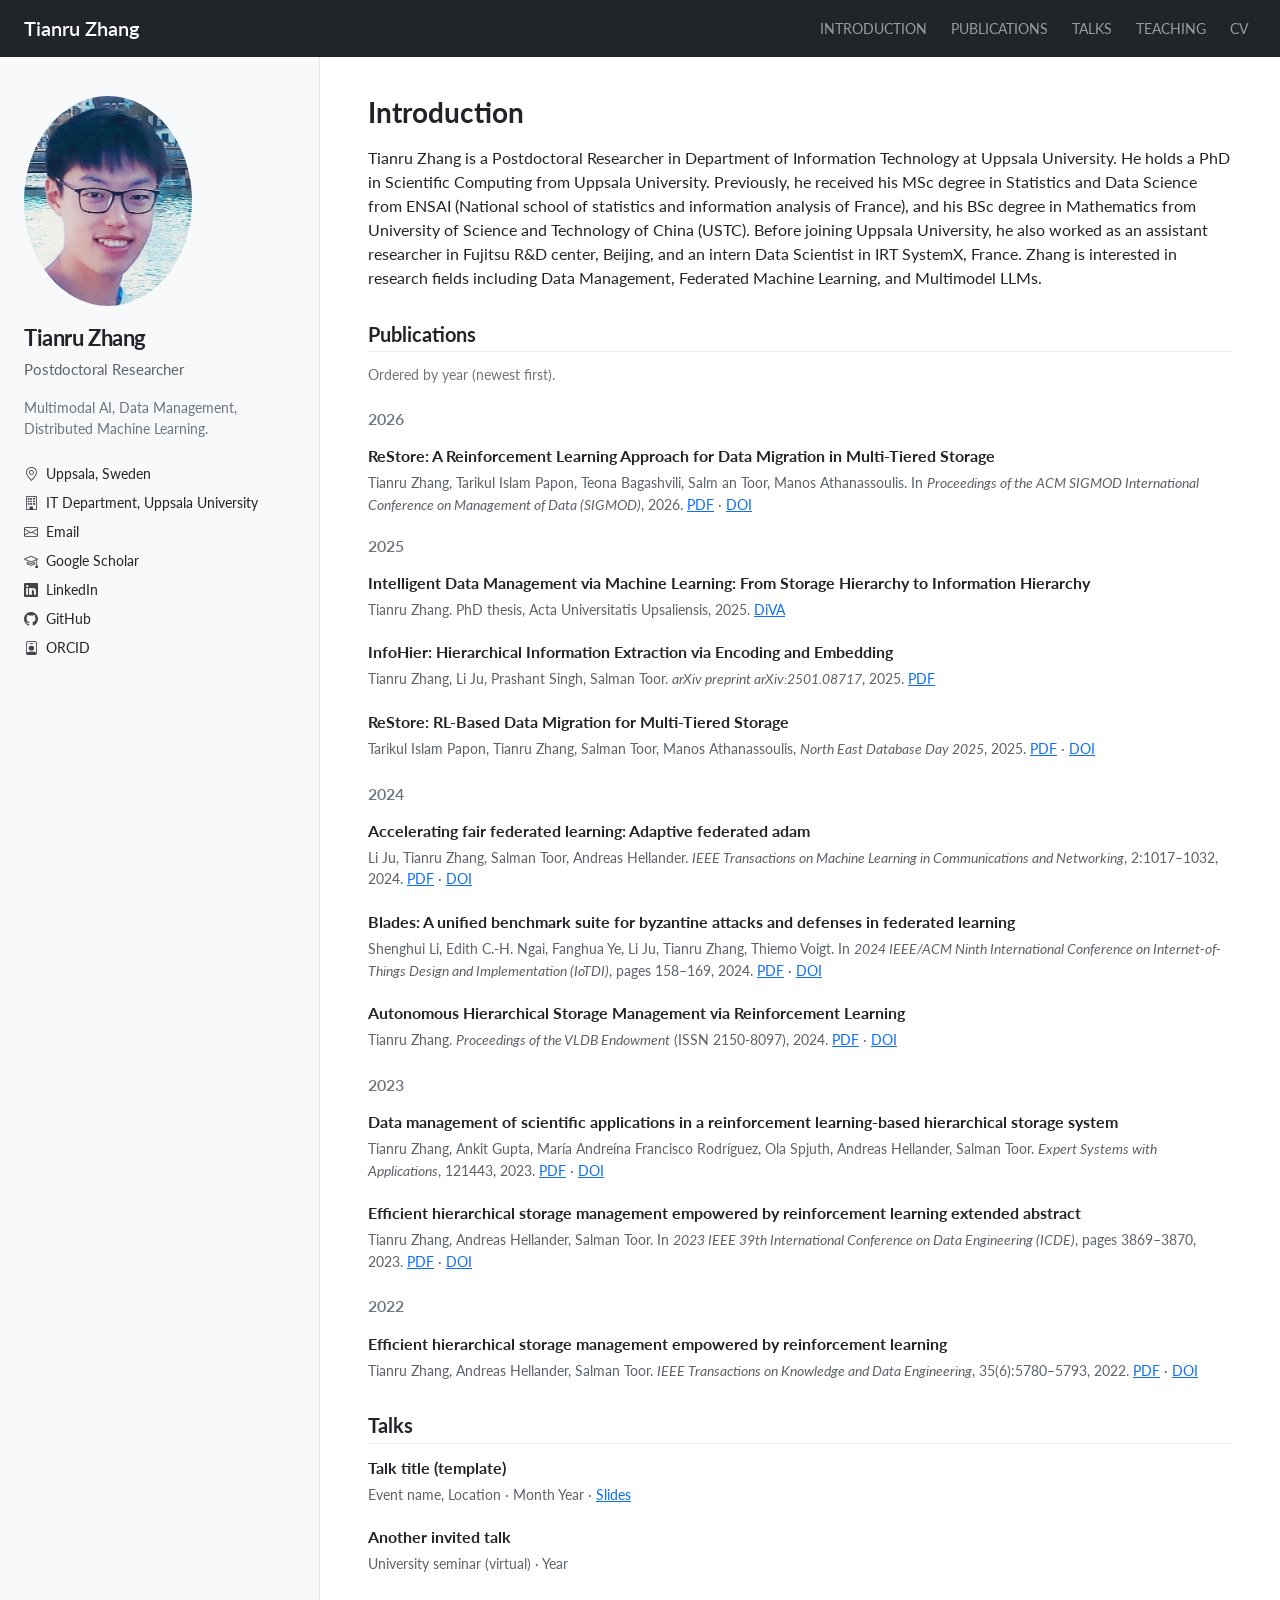
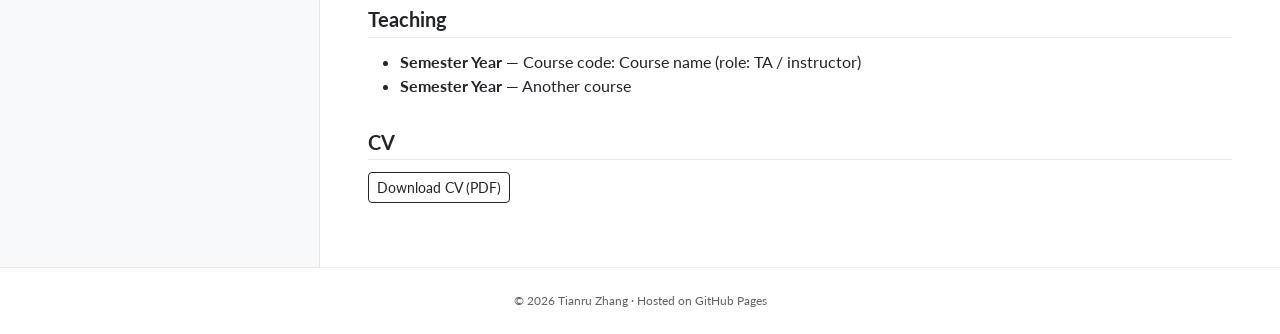
==== index.html @ 7cd403a6 "Update layout" ====
<!DOCTYPE html>
<html lang="en">
<head>
  <meta charset="utf-8">
  <meta name="viewport" content="width=device-width, initial-scale=1">
  <title>Tianru Zhang — Homepage</title>
  <meta name="description" content="Academic personal homepage">
  <link href="https://cdn.jsdelivr.net/npm/bootstrap@5.3.3/dist/css/bootstrap.min.css" rel="stylesheet" integrity="sha384-QWTKZyjpPEjISv5WaRU9OFeRpok6YctnYmDr5pNlyT2bRjXh0JMhjY6hW+ALEwIH" crossorigin="anonymous">
  <link href="https://cdn.jsdelivr.net/npm/bootstrap-icons@1.11.3/font/bootstrap-icons.min.css" rel="stylesheet">
  <link href="https://fonts.googleapis.com/css2?family=Lato:ital,wght@0,300;0,400;0,700;1,400&display=swap" rel="stylesheet">
  <link href="css/site.css" rel="stylesheet">
</head>
<body class="bg-white">
  <nav class="navbar navbar-expand-lg navbar-dark bg-dark fixed-top site-navbar">
    <div class="container-fluid px-3 px-lg-4">
      <a class="navbar-brand fw-semibold" href="#page-top">Tianru Zhang</a>
      <button class="navbar-toggler" type="button" data-bs-toggle="collapse" data-bs-target="#topNav" aria-controls="topNav" aria-expanded="false" aria-label="Toggle navigation">
        <span class="navbar-toggler-icon"></span>
      </button>
      <div class="collapse navbar-collapse" id="topNav">
        <ul class="navbar-nav ms-auto mb-2 mb-lg-0 small text-uppercase gap-lg-2">
          <li class="nav-item"><a class="nav-link" href="#introduction">Introduction</a></li>
          <li class="nav-item"><a class="nav-link" href="#publications">Publications</a></li>
          <li class="nav-item"><a class="nav-link" href="#talks">Talks</a></li>
          <li class="nav-item"><a class="nav-link" href="#teaching">Teaching</a></li>
          <li class="nav-item"><a class="nav-link" href="#cv">CV</a></li>
        </ul>
      </div>
    </div>
  </nav>

  <div id="page-top" class="pt-5"></div>

  <div class="container-fluid px-0">
    <div class="row g-0">
      <!-- Sidebar ~1/4 (3/12) -->
      <aside class="col-lg-3 sidebar py-4 py-lg-5 px-4 px-lg-4">
        <div class="sidebar-sticky">
          <img class="portrait d-block mx-auto mx-lg-0 mb-3" src="img/tianru.jpg" width="168" height="210" alt="Tianru Zhang">
          <p class="sidebar-name text-center text-lg-start mb-1">Tianru Zhang</p>
          <p class="sidebar-title text-center text-lg-start mb-3">Postdoctoral Researcher</p>
          <p class="small text-secondary text-center text-lg-start mb-4">
            Multimodal AI, Data Management, Distributed Machine Learning.
          </p>

          <ul class="list-unstyled small sidebar-links mb-0">
            <li class="mb-2">
              <i class="bi bi-geo-alt me-2"></i>Uppsala, Sweden
            </li>
            <li class="mb-2">
              <a href="https://www.it.uu.se/" rel="noopener noreferrer"><i class="bi bi-building me-2"></i>IT Department, Uppsala University</a>
            </li>
            <li class="mb-2">
              <a href="mailto:tianru.zhang@it.uu.se"><i class="bi bi-envelope me-2"></i>Email</a>
            </li>
            <li class="mb-2">
              <a href="https://scholar.google.com/citations?hl=en&user=NgyHy4EAAAAJ" rel="noopener noreferrer"><i class="bi bi-mortarboard me-2"></i>Google Scholar</a>
            </li>
            <li class="mb-2">
              <a href="https://www.linkedin.com/in/tianru-zhang-8a5421150/" rel="noopener noreferrer"><i class="bi bi-linkedin me-2"></i>LinkedIn</a>
            </li>
            <li class="mb-2">
              <a href="https://github.com/jsfri" rel="noopener noreferrer"><i class="bi bi-github me-2"></i>GitHub</a>
            </li>
            <li class="mb-2">
              <a href="https://orcid.org/0000-0001-9983-3755" rel="noopener noreferrer"><i class="bi bi-person-badge me-2"></i>ORCID</a>
            </li>
          </ul>
        </div>
      </aside>

      <!-- Main ~3/4 (9/12) -->
      <main class="col-lg-9 py-4 py-lg-5 px-4 px-lg-5 main-content">
        <section id="introduction">
          <h1>Introduction</h1>
          <p>
            Tianru Zhang is a Postdoctoral Researcher in Department of Information Technology at Uppsala University. 
            He holds a PhD in Scientific Computing from Uppsala University. 
            Previously, he received his MSc degree in Statistics and Data Science from ENSAI (National school of statistics and information analysis of France), 
            and his BSc degree in Mathematics from University of Science and Technology of China (USTC). 
            Before joining Uppsala University, he also worked as an assistant researcher in Fujitsu R&D center, Beijing, and an intern Data Scientist in IRT SystemX, France. 
            Zhang is interested in research fields including Data Management, Federated Machine Learning, and Multimodel LLMs.
          </p>
        </section>

        <section id="publications">
          <h2>Publications</h2>
          <p class="small text-secondary mb-4">Ordered by year (newest first).</p>

          <h3 class="h6 text-uppercase text-secondary fw-semibold mb-3">2026</h3>
          <article class="pub-item">
            <p class="title mb-1">ReStore: A Reinforcement Learning Approach for Data Migration in Multi-Tiered Storage</p>
            <p class="meta mb-0">Tianru Zhang, Tarikul Islam Papon, Teona Bagashvili, Salm  an Toor, Manos Athanassoulis. In <em>Proceedings of the ACM SIGMOD International Conference on Management of Data (SIGMOD)</em>, 2026. <a href="https://doi.org/10.1145/3802104">PDF</a> · <a href="https://doi.org/10.1145/3802104">DOI</a></p>
          </article>

          <h3 class="h6 text-uppercase text-secondary fw-semibold mb-3">2025</h3>
          <article class="pub-item">
            <p class="title mb-1">Intelligent Data Management via Machine Learning: From Storage Hierarchy to Information Hierarchy</p>
            <p class="meta mb-0">Tianru Zhang. PhD thesis, Acta Universitatis Upsaliensis, 2025. <a href="https://www.diva-portal.org/smash/record.jsf?pid=diva2%3A1919253&dswid=6824">DiVA</a></p>
          </article>
          <article class="pub-item">
            <p class="title mb-1">InfoHier: Hierarchical Information Extraction via Encoding and Embedding</p>
            <p class="meta mb-0">Tianru Zhang, Li Ju, Prashant Singh, Salman Toor. <em>arXiv preprint arXiv:2501.08717</em>, 2025. <a href="https://arxiv.org/pdf/2501.08717">PDF</a></p>
          </article>
          <article class="pub-item">
            <p class="title mb-1">ReStore: RL-Based Data Migration for Multi-Tiered Storage</p>
            <p class="meta mb-0">Tarikul Islam Papon, Tianru Zhang, Salman Toor, Manos Athanassoulis, <em>North East Database Day 2025</em>, 2025. <a href="https://cs-people.bu.edu/papon/pdfs/nedb_25_abstract.pdf">PDF</a> · <a href="#">DOI</a></p>
          </article>

          <h3 class="h6 text-uppercase text-secondary fw-semibold mb-3 mt-4">2024</h3>
          <article class="pub-item">
            <p class="title mb-1">Accelerating fair federated learning: Adaptive federated adam</p>
            <p class="meta mb-0">Li Ju, Tianru Zhang, Salman Toor, Andreas Hellander. <em>IEEE Transactions on Machine Learning in Communications and Networking</em>, 2:1017–1032, 2024. <a href="https://ieeexplore.ieee.org/stamp/stamp.jsp?arnumber=10584508">PDF</a> · <a href="https://doi.org/10.1109/TMLCN.2024.3423648">DOI</a></p>
          </article>
          <article class="pub-item">
            <p class="title mb-1">Blades: A unified benchmark suite for byzantine attacks and defenses in federated learning</p>
            <p class="meta mb-0">Shenghui Li, Edith C.-H. Ngai, Fanghua Ye, Li Ju, Tianru Zhang, Thiemo Voigt. In <em>2024 IEEE/ACM Ninth International Conference on Internet-of-Things Design and Implementation (IoTDI)</em>, pages 158–169, 2024. <a href="#">PDF</a> · <a href="https://doi.org/10.1109/IoTDI61053.2024.00018">DOI</a></p>
          </article>
          <!-- <article class="pub-item">
            <p class="title mb-1">Demo Abstract: Blades: A Unified Benchmark Suite for Byzantine-Resilient in Federated Learning</p>
            <p class="meta mb-0">Shenghui Li, Edith C.-H. Ngai, Fanghua Ye, Li Ju, Tianru Zhang, Thiemo Voigt. In <em>2024 IEEE/ACM Ninth International Conference on Internet-of-Things Design and Implementation (IoTDI)</em>, pages 229–230, 2024. <a href="#">PDF</a> · <a href="#">DOI</a></p>
          </article> -->
          <article class="pub-item">
            <p class="title mb-1">Autonomous Hierarchical Storage Management via Reinforcement Learning</p>
            <p class="meta mb-0">Tianru Zhang. <em>Proceedings of the VLDB Endowment</em> (ISSN 2150-8097), 2024. <a href="https://www.vldb.org/2024/files/phd-workshop-papers/vldb_phd_workshop_paper_id_6.pdf">PDF</a> · <a href="https://www.vldb.org/2024/files/phd-workshop-papers/vldb_phd_workshop_paper_id_6.pdf">DOI</a></p>
          </article>

          <h3 class="h6 text-uppercase text-secondary fw-semibold mb-3 mt-4">2023</h3>
          <article class="pub-item">
            <p class="title mb-1">Data management of scientific applications in a reinforcement learning-based hierarchical storage system</p>
            <p class="meta mb-0">Tianru Zhang, Ankit Gupta, María Andreína Francisco Rodríguez, Ola Spjuth, Andreas Hellander, Salman Toor. <em>Expert Systems with Applications</em>, 121443, 2023. <a href="https://doi.org/10.1016/j.eswa.2023.121443">PDF</a> · <a href="https://doi.org/10.1016/j.eswa.2023.121443">DOI</a></p>
          </article>
          <article class="pub-item">
            <p class="title mb-1">Efficient hierarchical storage management empowered by reinforcement learning extended abstract</p>
            <p class="meta mb-0">Tianru Zhang, Andreas Hellander, Salman Toor. In <em>2023 IEEE 39th International Conference on Data Engineering (ICDE)</em>, pages 3869–3870, 2023. <a href="#">PDF</a> · <a href="https://doi.org/10.1109/ICDE55515.2023.00361">DOI</a></p>
          </article>

          <h3 class="h6 text-uppercase text-secondary fw-semibold mb-3 mt-4">2022</h3>
          <article class="pub-item">
            <p class="title mb-1">Efficient hierarchical storage management empowered by reinforcement learning</p>
            <p class="meta mb-0">Tianru Zhang, Andreas Hellander, Salman Toor. <em>IEEE Transactions on Knowledge and Data Engineering</em>, 35(6):5780–5793, 2022. <a href="#">PDF</a> · <a href="https://doi.org/10.1109/TKDE.2022.3176753">DOI</a></p>
          </article>
        </section>

        <section id="talks">
          <h2>Talks</h2>
          <article class="talk-item">
            <p class="title mb-1">Talk title (template)</p>
            <p class="meta mb-0">Event name, Location · Month Year · <a href="#">Slides</a></p>
          </article>
          <article class="talk-item">
            <p class="title mb-1">Another invited talk</p>
            <p class="meta mb-0">University seminar (virtual) · Year</p>
          </article>
        </section>

        <section id="teaching">
          <h2>Teaching</h2>
          <ul>
            <li><strong>Semester Year</strong> — Course code: Course name (role: TA / instructor)</li>
            <li><strong>Semester Year</strong> — Another course</li>
          </ul>
        </section>

        <section id="cv">
          <h2>CV</h2>
          <p>
            <a class="btn btn-outline-dark btn-sm" href="files/CV_TianruZ.pdf">Download CV (PDF)</a>
          </p>
        </section>
      </main>
    </div>
  </div>

  <footer class="site-footer py-4 px-4 text-center">
    <div class="container small">
      © <span id="y"></span> Tianru Zhang · Hosted on GitHub Pages
    </div>
  </footer>

  <script src="https://cdn.jsdelivr.net/npm/bootstrap@5.3.3/dist/js/bootstrap.bundle.min.js" integrity="sha384-YvpcrYf0tY3lHB60NNkmXc5s9fDVZLESaAA55NDzOxhy9GkcIdslK1eN7N6jIeHz" crossorigin="anonymous"></script>
  <script>
    document.getElementById("y").textContent = new Date().getFullYear();
  </script>
</body>
</html>
---- css/site.css ----
:root {
  --sidebar-bg: #f8f9fa;
  --border-soft: rgba(0, 0, 0, 0.08);
  --text-muted-custom: #5c636a;
}

body {
  font-family: "Lato", system-ui, -apple-system, sans-serif;
  color: #212529;
}

/* Offset in-page anchors below fixed navbar */
section[id] {
  scroll-margin-top: 4.5rem;
}

.site-navbar {
  border-bottom: 1px solid var(--border-soft);
}

.sidebar {
  background: var(--sidebar-bg);
  border-right: 1px solid var(--border-soft);
}

@media (min-width: 992px) {
  .sidebar-sticky {
    position: sticky;
    top: 4.5rem;
    max-height: calc(100vh - 5rem);
    overflow-y: auto;
  }
}

/* Vertical oval crop (ellipse): unequal width/height + 50% radius — not a circle or square crop */
.portrait {
  width: 168px;
  height: 210px;
  max-width: 100%;
  object-fit: cover;
  /* Slightly left of center reframes the crop (tweak 40–50% if needed) */
  object-position: 43% center;
  border-radius: 50%;
}

.sidebar-name {
  font-size: 1.35rem;
  font-weight: 700;
  letter-spacing: -0.02em;
}

.sidebar-title {
  font-size: 0.95rem;
  color: var(--text-muted-custom);
  font-weight: 400;
}

.sidebar-links a {
  color: #212529;
  text-decoration: none;
}

.sidebar-links a:hover {
  text-decoration: underline;
}

.sidebar-links .bi {
  width: 1.1rem;
  text-align: center;
  opacity: 0.85;
}

.main-content h1 {
  font-size: 1.75rem;
  font-weight: 700;
  margin-bottom: 1rem;
}

.main-content h2 {
  font-size: 1.25rem;
  font-weight: 700;
  margin-top: 2rem;
  margin-bottom: 0.75rem;
  padding-bottom: 0.35rem;
  border-bottom: 1px solid var(--border-soft);
}

.pub-item,
.talk-item {
  margin-bottom: 1.25rem;
}

.pub-item .title,
.talk-item .title {
  font-weight: 700;
}

.pub-item .meta,
.talk-item .meta {
  font-size: 0.9rem;
  color: var(--text-muted-custom);
}

footer.site-footer {
  border-top: 1px solid var(--border-soft);
  font-size: 0.85rem;
  color: var(--text-muted-custom);
}
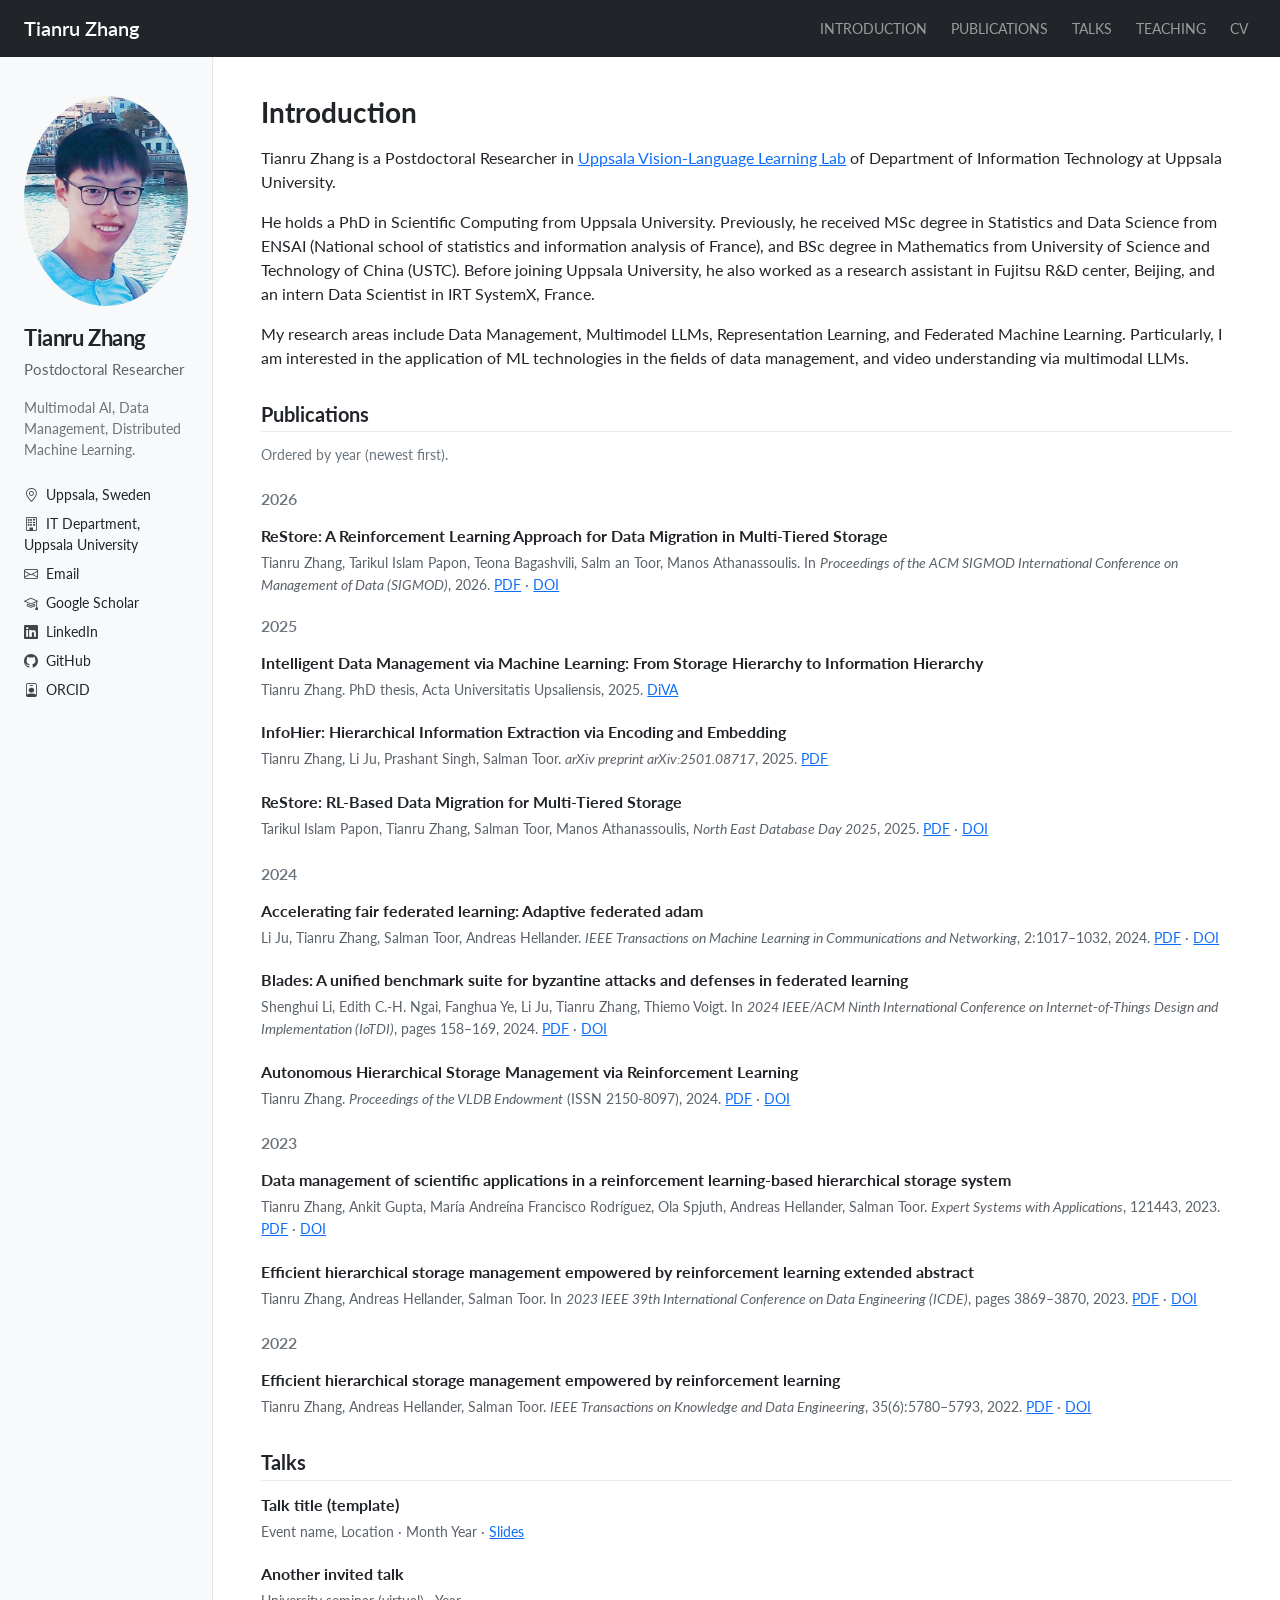
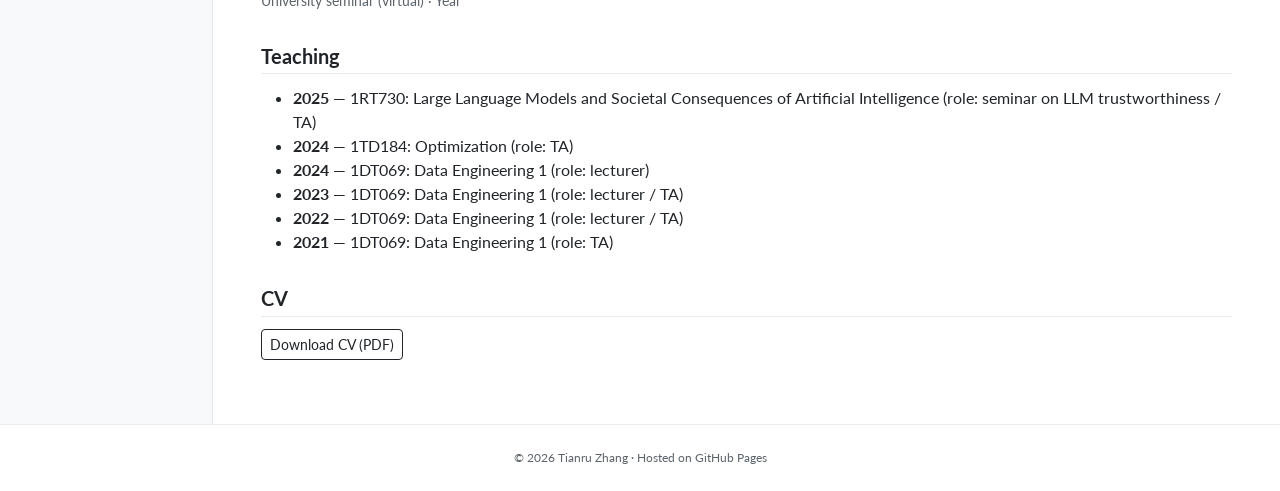
==== commit a74ee36a: "Update 2604" ====
--- a/index.html
+++ b/index.html
@@ -33,10 +33,10 @@
 
   <div class="container-fluid px-0">
     <div class="row g-0">
-      <!-- Sidebar ~1/4 (3/12) -->
-      <aside class="col-lg-3 sidebar py-4 py-lg-5 px-4 px-lg-4">
+      <!-- Sidebar ~1/6 (2/12) -->
+      <aside class="col-lg-2 sidebar py-4 py-lg-5 px-4 px-lg-4">
         <div class="sidebar-sticky">
-          <img class="portrait d-block mx-auto mx-lg-0 mb-3" src="img/tianru.jpg" width="168" height="210" alt="Tianru Zhang">
+          <img class="portrait d-block mx-auto mx-lg-0 mb-3" src="img/Picture_Tianru.jpg" width="168" height="210" alt="Tianru Zhang">
           <p class="sidebar-name text-center text-lg-start mb-1">Tianru Zhang</p>
           <p class="sidebar-title text-center text-lg-start mb-3">Postdoctoral Researcher</p>
           <p class="small text-secondary text-center text-lg-start mb-4">
@@ -69,17 +69,22 @@
         </div>
       </aside>
 
-      <!-- Main ~3/4 (9/12) -->
-      <main class="col-lg-9 py-4 py-lg-5 px-4 px-lg-5 main-content">
+      <!-- Main ~4/6 (10/12) -->
+      <main class="col-lg-10 py-4 py-lg-5 px-4 px-lg-5 main-content">
         <section id="introduction">
           <h1>Introduction</h1>
           <p>
-            Tianru Zhang is a Postdoctoral Researcher in Department of Information Technology at Uppsala University. 
+            Tianru Zhang is a Postdoctoral Researcher in <a href="https://www.ektavats.se/">Uppsala Vision-Language Learning Lab</a> of Department of Information Technology at Uppsala University.
+          </p>
+          <p>
             He holds a PhD in Scientific Computing from Uppsala University. 
-            Previously, he received his MSc degree in Statistics and Data Science from ENSAI (National school of statistics and information analysis of France), 
-            and his BSc degree in Mathematics from University of Science and Technology of China (USTC). 
-            Before joining Uppsala University, he also worked as an assistant researcher in Fujitsu R&D center, Beijing, and an intern Data Scientist in IRT SystemX, France. 
-            Zhang is interested in research fields including Data Management, Federated Machine Learning, and Multimodel LLMs.
+            Previously, he received MSc degree in Statistics and Data Science from ENSAI (National school of statistics and information analysis of France), 
+            and BSc degree in Mathematics from University of Science and Technology of China (USTC). 
+            Before joining Uppsala University, he also worked as a research assistant in Fujitsu R&D center, Beijing, and an intern Data Scientist in IRT SystemX, France.
+          </p>
+          <p>
+            My research areas include Data Management, Multimodel LLMs, Representation Learning, and Federated Machine Learning.
+            Particularly, I am interested in the application of ML technologies in the fields of data management, and video understanding via multimodal LLMs.
           </p>
         </section>
 
@@ -157,8 +162,12 @@
         <section id="teaching">
           <h2>Teaching</h2>
           <ul>
-            <li><strong>Semester Year</strong> — Course code: Course name (role: TA / instructor)</li>
-            <li><strong>Semester Year</strong> — Another course</li>
+            <li><strong>2025</strong> — 1RT730: Large Language Models and Societal Consequences of Artificial Intelligence (role: seminar on LLM trustworthiness / TA)</li>
+            <li><strong>2024</strong> — 1TD184: Optimization (role: TA)</li>
+            <li><strong>2024</strong> — 1DT069: Data Engineering 1 (role: lecturer)</li>
+            <li><strong>2023</strong> — 1DT069: Data Engineering 1 (role: lecturer / TA)</li>
+            <li><strong>2022</strong> — 1DT069: Data Engineering 1 (role: lecturer / TA)</li>
+            <li><strong>2021</strong> — 1DT069: Data Engineering 1 (role: TA)</li>
           </ul>
         </section>
 
--- a/css/site.css
+++ b/css/site.css
@@ -39,7 +39,7 @@
   max-width: 100%;
   object-fit: cover;
   /* Slightly left of center reframes the crop (tweak 40–50% if needed) */
-  object-position: 43% center;
+  object-position: 40% center;
   border-radius: 50%;
 }
 
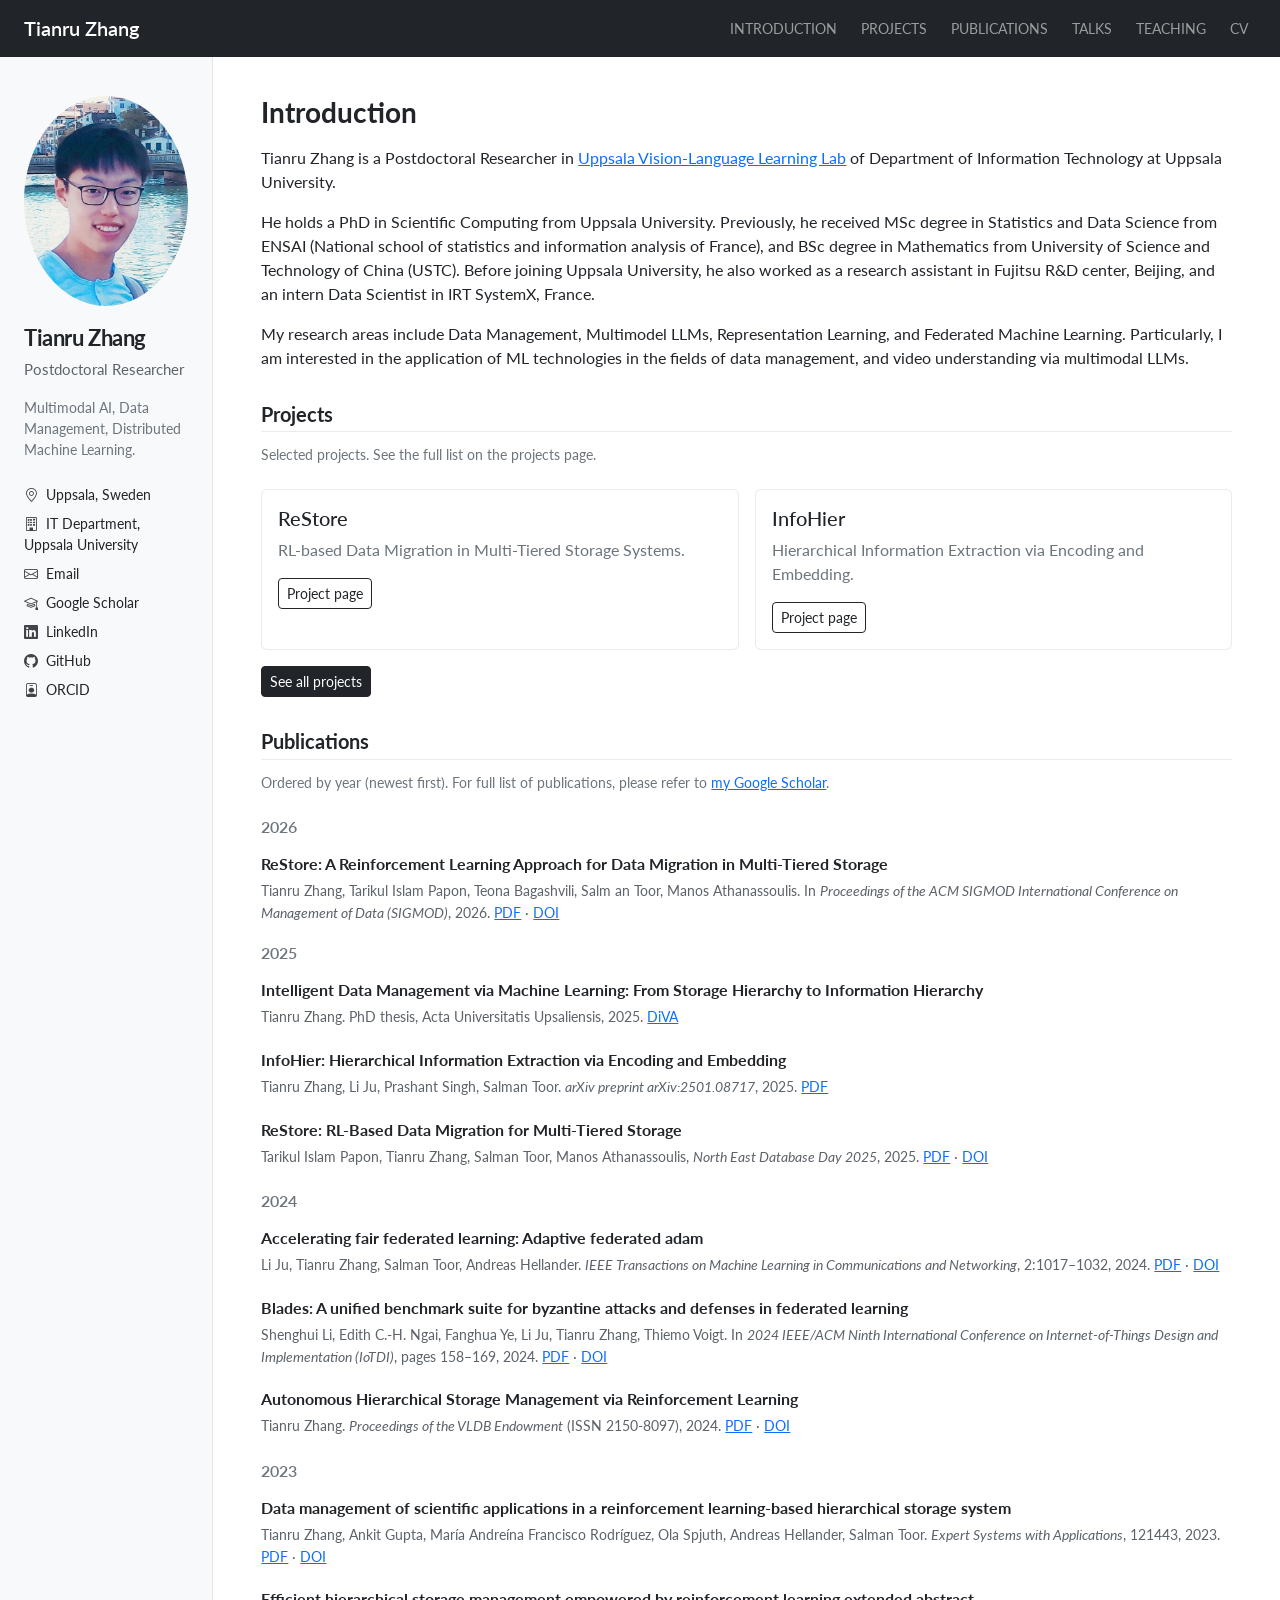
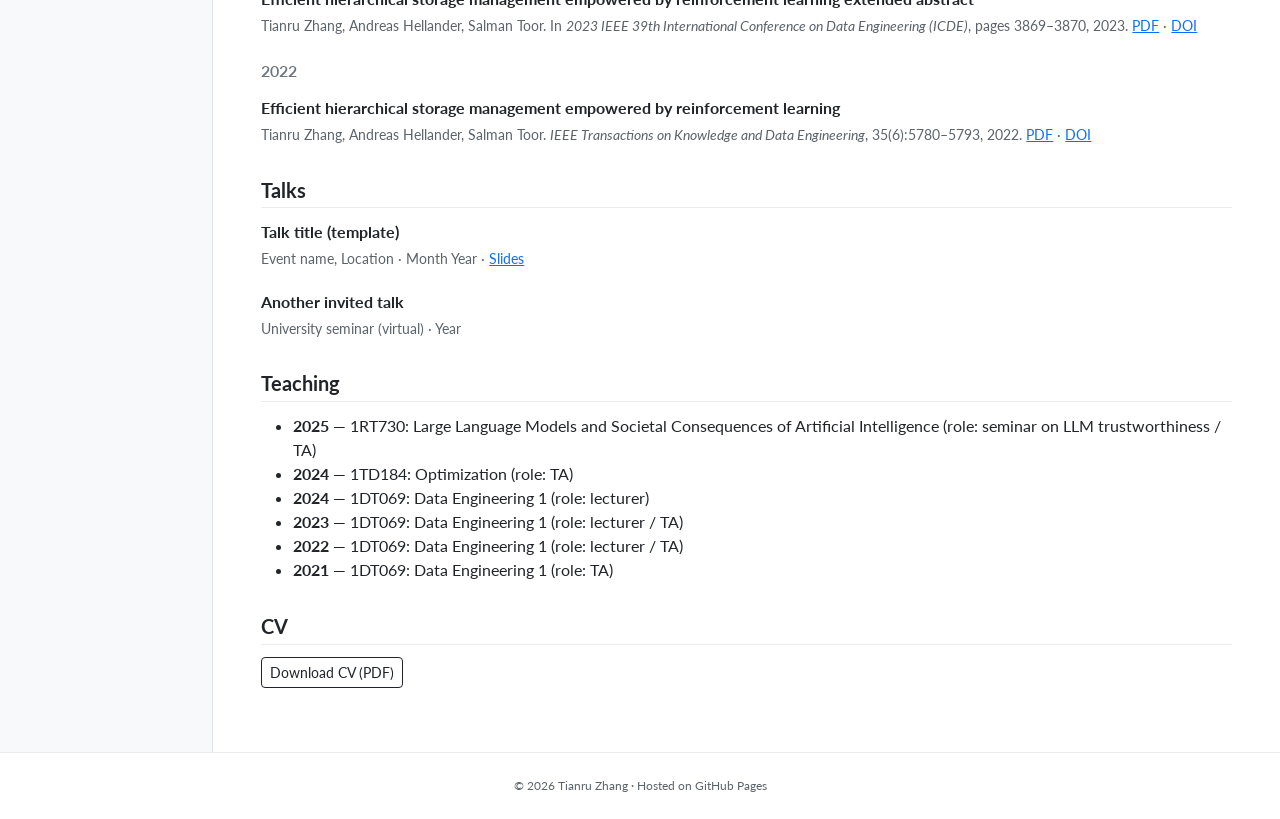
==== commit f691edbc: "Add projects" ====
--- a/index.html
+++ b/index.html
@@ -20,6 +20,7 @@
       <div class="collapse navbar-collapse" id="topNav">
         <ul class="navbar-nav ms-auto mb-2 mb-lg-0 small text-uppercase gap-lg-2">
           <li class="nav-item"><a class="nav-link" href="#introduction">Introduction</a></li>
+          <li class="nav-item"><a class="nav-link" href="projects/">Projects</a></li>
           <li class="nav-item"><a class="nav-link" href="#publications">Publications</a></li>
           <li class="nav-item"><a class="nav-link" href="#talks">Talks</a></li>
           <li class="nav-item"><a class="nav-link" href="#teaching">Teaching</a></li>
@@ -88,9 +89,45 @@
           </p>
         </section>
 
+        <section id="projects">
+          <h2>Projects</h2>
+          <p class="small text-secondary mb-4">
+            Selected projects. See the full list on the projects page.
+          </p>
+
+          <div class="row g-3">
+            <div class="col-md-6">
+              <div class="card h-100 card-hover">
+                <div class="card-body">
+                  <h3 class="h5 mb-2">ReStore</h3>
+                  <p class="text-secondary mb-3">
+                    RL-based Data Migration in Multi-Tiered Storage Systems.
+                  </p>
+                  <a class="btn btn-outline-dark btn-sm" href="projects/restore/">Project page</a>
+                </div>
+              </div>
+            </div>
+            <div class="col-md-6">
+              <div class="card h-100 card-hover">
+                <div class="card-body">
+                  <h3 class="h5 mb-2">InfoHier</h3>
+                  <p class="text-secondary mb-3">
+                    Hierarchical Information Extraction via Encoding and Embedding.
+                  </p>
+                  <a class="btn btn-outline-dark btn-sm" href="projects/infohier/">Project page</a>
+                </div>
+              </div>
+            </div>
+          </div>
+
+          <div class="mt-3">
+            <a class="btn btn-dark btn-sm" href="projects/">See all projects</a>
+          </div>
+        </section>
+
         <section id="publications">
           <h2>Publications</h2>
-          <p class="small text-secondary mb-4">Ordered by year (newest first).</p>
+          <p class="small text-secondary mb-4">Ordered by year (newest first). For full list of publications, please refer to <a href="https://scholar.google.com/citations?hl=en&user=NgyHy4EAAAAJ">my Google Scholar</a>.</p>
 
           <h3 class="h6 text-uppercase text-secondary fw-semibold mb-3">2026</h3>
           <article class="pub-item">
--- a/css/site.css
+++ b/css/site.css
@@ -85,6 +85,16 @@
   border-bottom: 1px solid var(--border-soft);
 }
 
+.card-hover {
+  transition: transform 120ms ease, box-shadow 120ms ease, border-color 120ms ease;
+  border-color: var(--border-soft);
+}
+
+.card-hover:hover {
+  transform: translateY(-2px);
+  box-shadow: 0 10px 24px rgba(0, 0, 0, 0.08);
+}
+
 .pub-item,
 .talk-item {
   margin-bottom: 1.25rem;
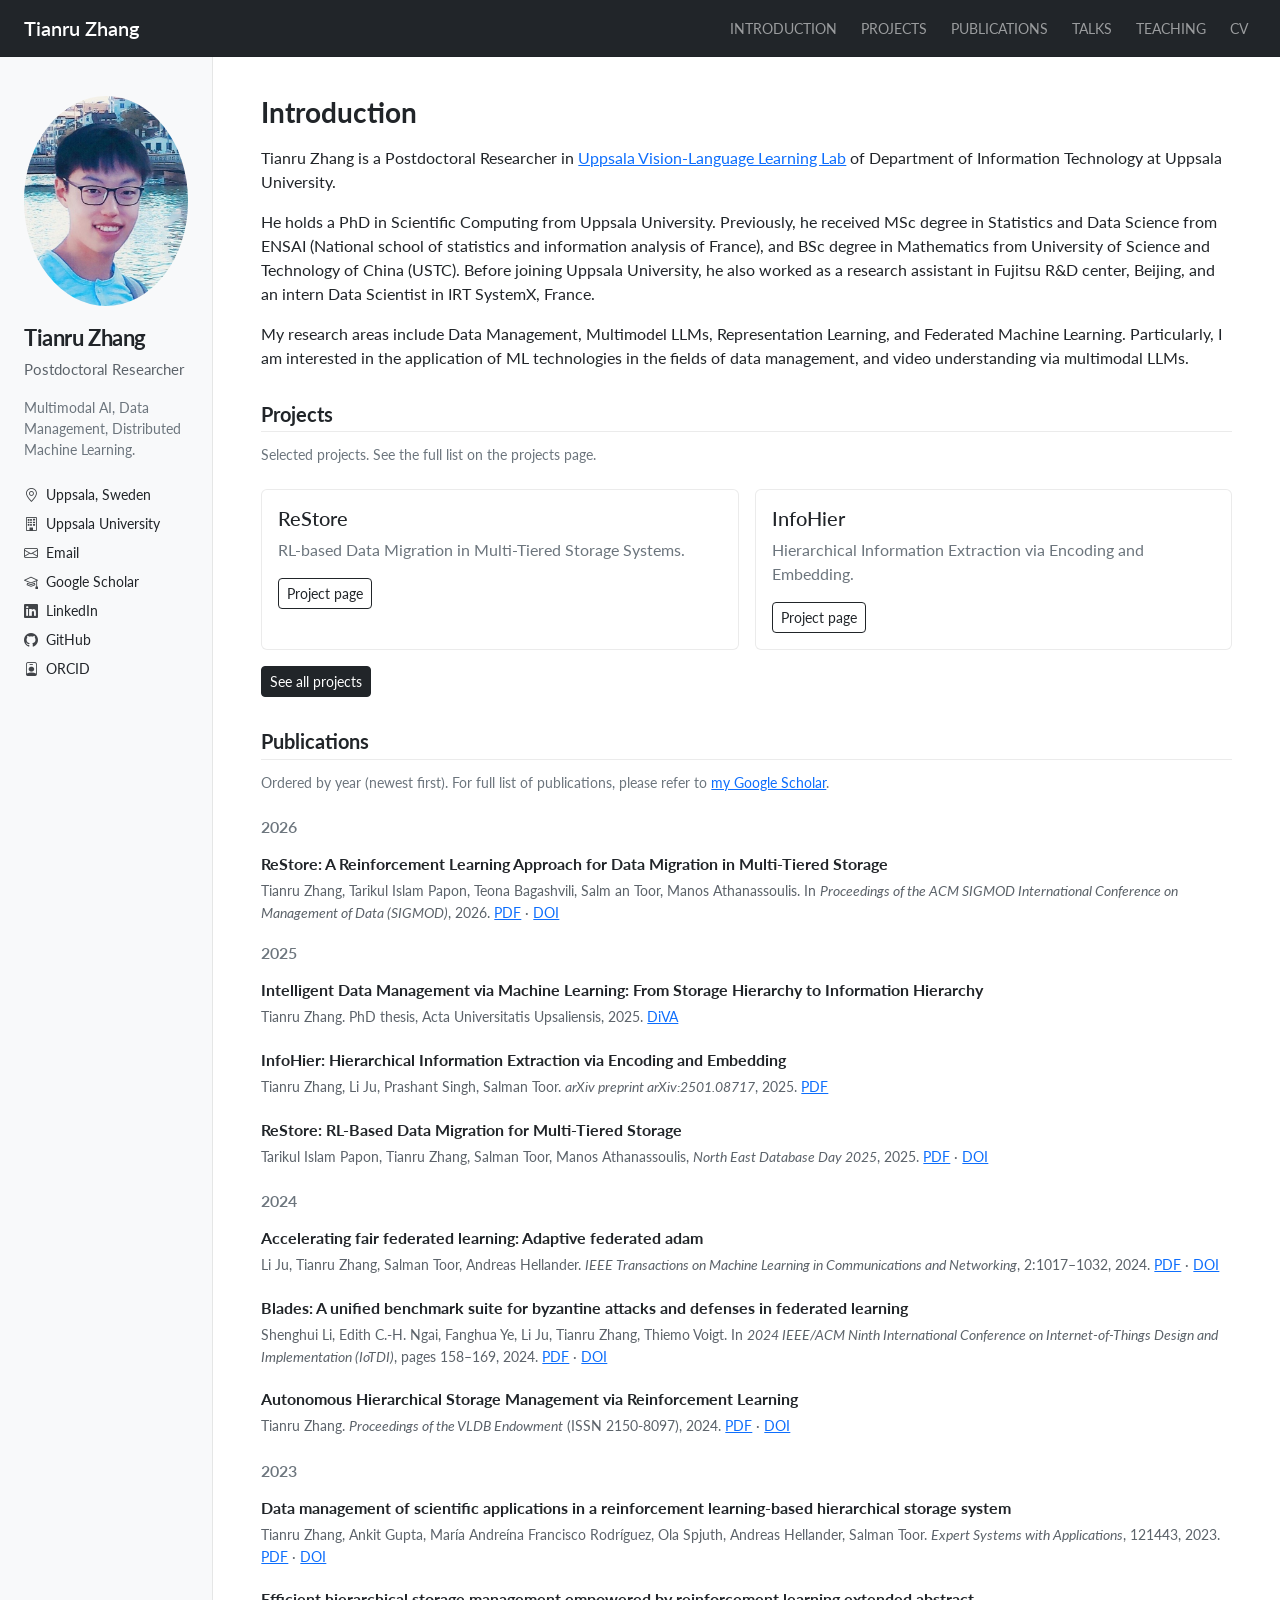
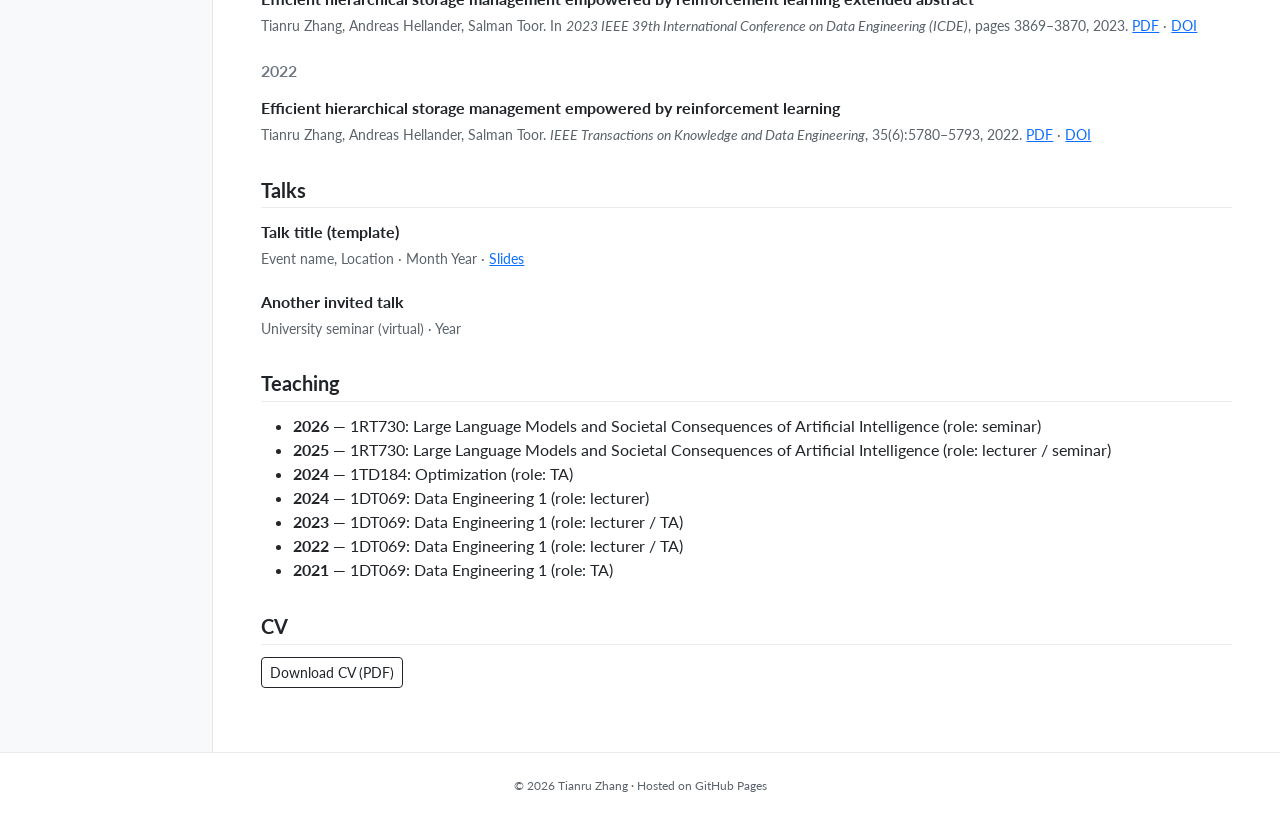
==== commit 96912702: "minor fix" ====
--- a/index.html
+++ b/index.html
@@ -49,7 +49,7 @@
               <i class="bi bi-geo-alt me-2"></i>Uppsala, Sweden
             </li>
             <li class="mb-2">
-              <a href="https://www.it.uu.se/" rel="noopener noreferrer"><i class="bi bi-building me-2"></i>IT Department, Uppsala University</a>
+              <a href="https://www.it.uu.se/" rel="noopener noreferrer"><i class="bi bi-building me-2"></i>Uppsala University</a>
             </li>
             <li class="mb-2">
               <a href="mailto:tianru.zhang@it.uu.se"><i class="bi bi-envelope me-2"></i>Email</a>
@@ -199,7 +199,8 @@
         <section id="teaching">
           <h2>Teaching</h2>
           <ul>
-            <li><strong>2025</strong> — 1RT730: Large Language Models and Societal Consequences of Artificial Intelligence (role: seminar on LLM trustworthiness / TA)</li>
+            <li><strong>2026</strong> — 1RT730: Large Language Models and Societal Consequences of Artificial Intelligence (role: seminar)</li>
+            <li><strong>2025</strong> — 1RT730: Large Language Models and Societal Consequences of Artificial Intelligence (role: lecturer / seminar)</li>
             <li><strong>2024</strong> — 1TD184: Optimization (role: TA)</li>
             <li><strong>2024</strong> — 1DT069: Data Engineering 1 (role: lecturer)</li>
             <li><strong>2023</strong> — 1DT069: Data Engineering 1 (role: lecturer / TA)</li>
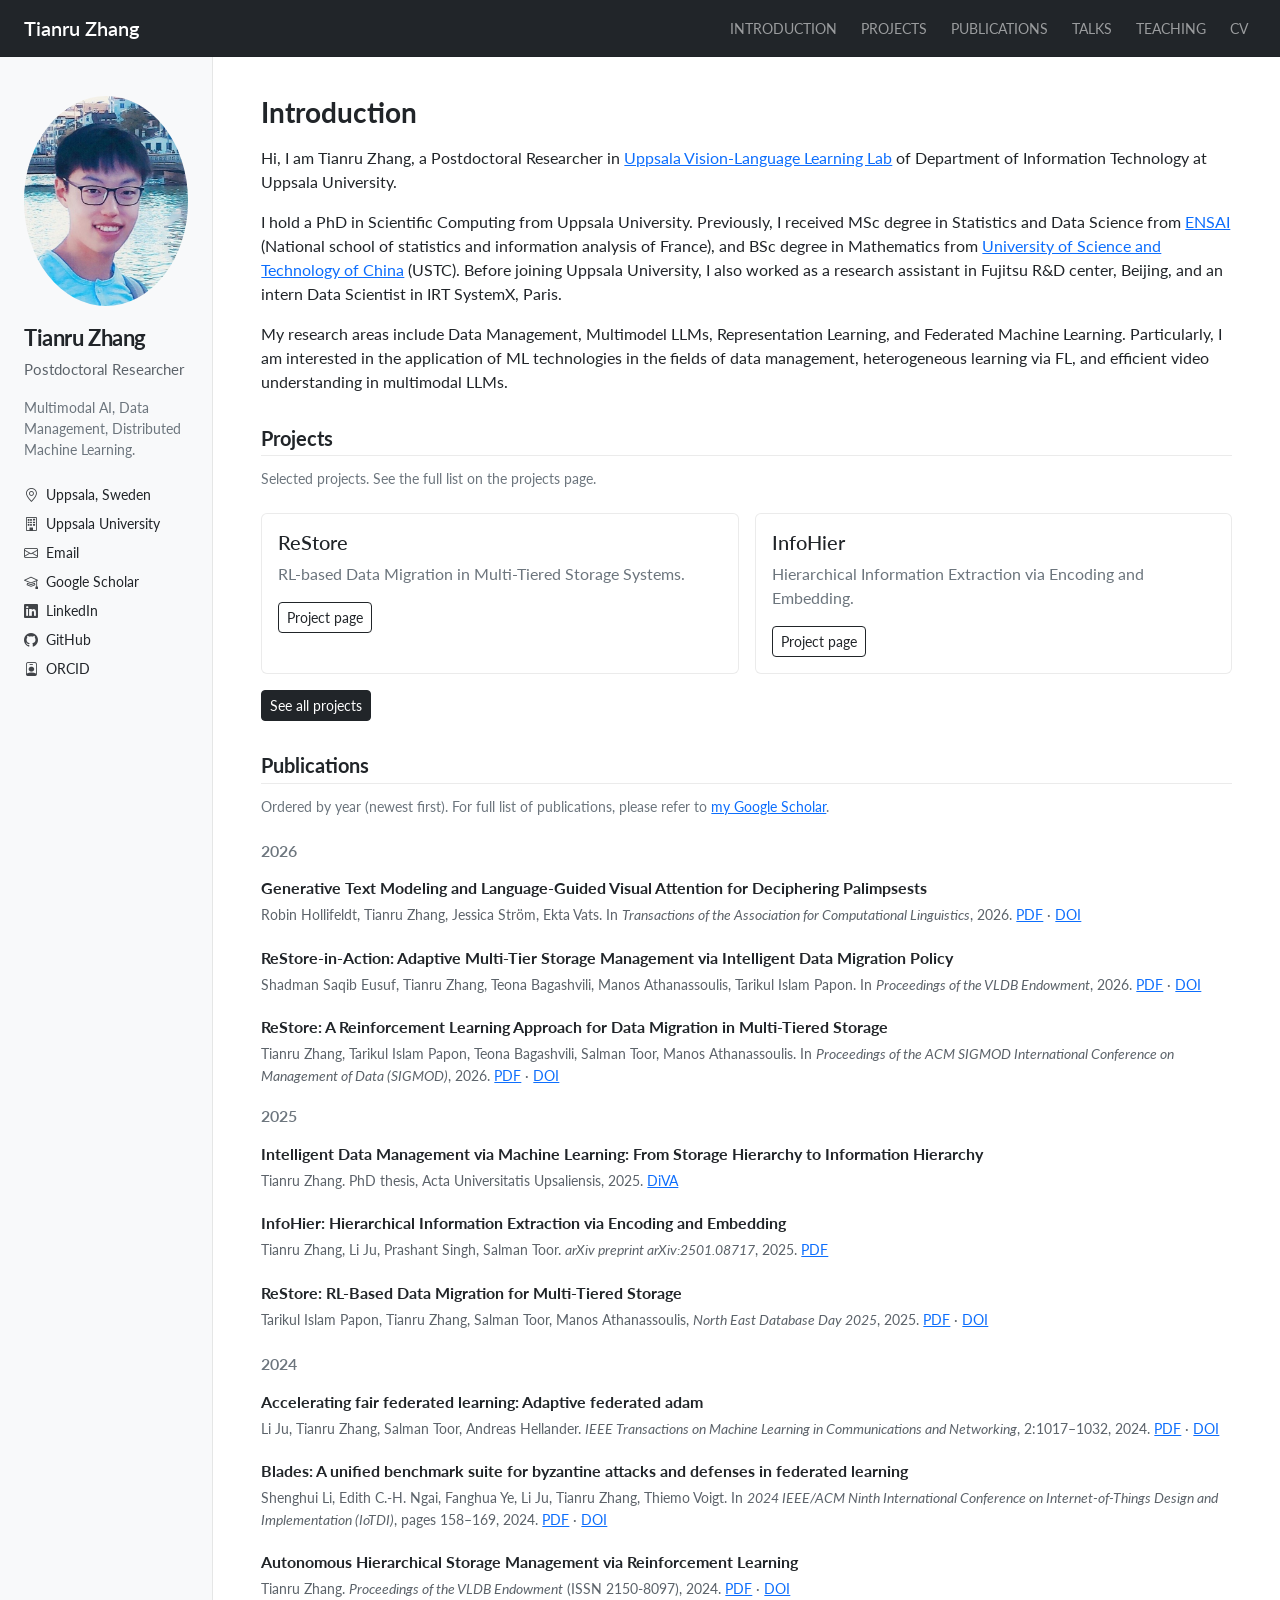
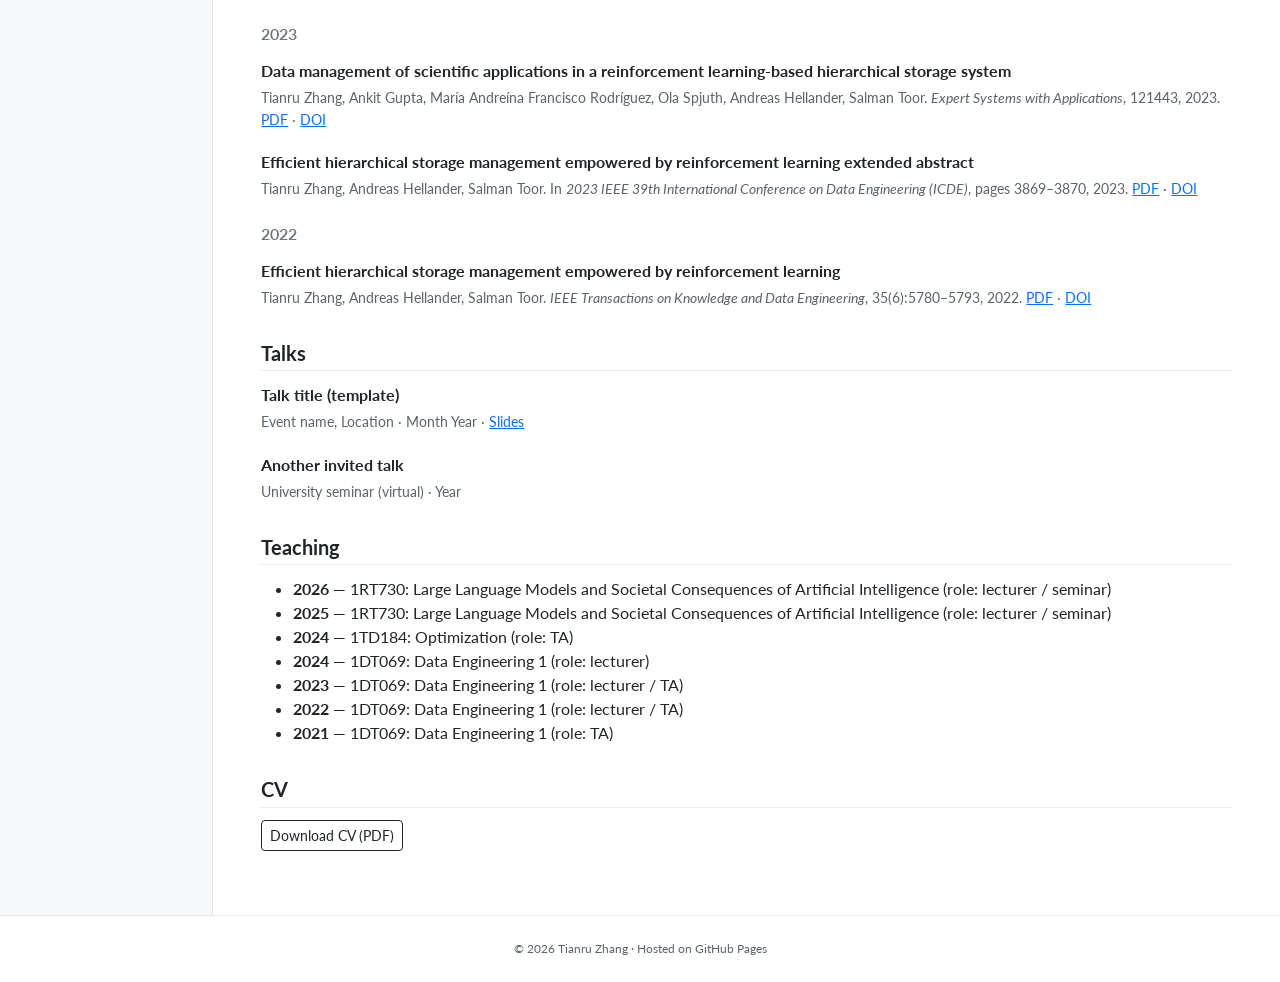
==== commit 42e6b5cf: "Update 2607" ====
--- a/index.html
+++ b/index.html
@@ -75,17 +75,17 @@
         <section id="introduction">
           <h1>Introduction</h1>
           <p>
-            Tianru Zhang is a Postdoctoral Researcher in <a href="https://www.ektavats.se/">Uppsala Vision-Language Learning Lab</a> of Department of Information Technology at Uppsala University.
-          </p>
-          <p>
-            He holds a PhD in Scientific Computing from Uppsala University. 
-            Previously, he received MSc degree in Statistics and Data Science from ENSAI (National school of statistics and information analysis of France), 
-            and BSc degree in Mathematics from University of Science and Technology of China (USTC). 
-            Before joining Uppsala University, he also worked as a research assistant in Fujitsu R&D center, Beijing, and an intern Data Scientist in IRT SystemX, France.
+            Hi, I am Tianru Zhang, a Postdoctoral Researcher in <a href="https://www.ektavats.se/">Uppsala Vision-Language Learning Lab</a> of Department of Information Technology at Uppsala University.
+          </p>
+          <p>
+            I hold a PhD in Scientific Computing from Uppsala University. 
+            Previously, I received MSc degree in Statistics and Data Science from <a href="https://ensai.fr">ENSAI</a> (National school of statistics and information analysis of France), 
+            and BSc degree in Mathematics from <a href="https://en.scgy.ustc.edu.cn/main.htm">University of Science and Technology of China</a> (USTC). 
+            Before joining Uppsala University, I also worked as a research assistant in Fujitsu R&D center, Beijing, and an intern Data Scientist in IRT SystemX, Paris.
           </p>
           <p>
             My research areas include Data Management, Multimodel LLMs, Representation Learning, and Federated Machine Learning.
-            Particularly, I am interested in the application of ML technologies in the fields of data management, and video understanding via multimodal LLMs.
+            Particularly, I am interested in the application of ML technologies in the fields of data management, heterogeneous learning via FL, and efficient video understanding in multimodal LLMs.
           </p>
         </section>
 
@@ -131,8 +131,16 @@
 
           <h3 class="h6 text-uppercase text-secondary fw-semibold mb-3">2026</h3>
           <article class="pub-item">
+            <p class="title mb-1">Generative Text Modeling and Language-Guided Visual Attention for Deciphering Palimpsests</p>
+            <p class="meta mb-0">Robin Hollifeldt, Tianru Zhang, Jessica Ström, Ekta Vats. In <em>Transactions of the Association for Computational Linguistics</em>, 2026. <a href="">PDF</a> · <a href="https://doi:XX.XX/XXX.XX">DOI</a></p>
+          </article>
+          <article class="pub-item">
+            <p class="title mb-1">ReStore-in-Action: Adaptive Multi-Tier Storage Management via Intelligent Data Migration Policy</p>
+            <p class="meta mb-0">Shadman Saqib Eusuf, Tianru Zhang, Teona Bagashvili, Manos Athanassoulis, Tarikul Islam Papon. In <em>Proceedings of the VLDB Endowment</em>, 2026. <a href="">PDF</a> · <a href="https://doi:XX.XX/XXX.XX">DOI</a></p>
+          </article>
+          <article class="pub-item">
             <p class="title mb-1">ReStore: A Reinforcement Learning Approach for Data Migration in Multi-Tiered Storage</p>
-            <p class="meta mb-0">Tianru Zhang, Tarikul Islam Papon, Teona Bagashvili, Salm  an Toor, Manos Athanassoulis. In <em>Proceedings of the ACM SIGMOD International Conference on Management of Data (SIGMOD)</em>, 2026. <a href="https://doi.org/10.1145/3802104">PDF</a> · <a href="https://doi.org/10.1145/3802104">DOI</a></p>
+            <p class="meta mb-0">Tianru Zhang, Tarikul Islam Papon, Teona Bagashvili, Salman Toor, Manos Athanassoulis. In <em>Proceedings of the ACM SIGMOD International Conference on Management of Data (SIGMOD)</em>, 2026. <a href="https://doi.org/10.1145/3802104">PDF</a> · <a href="https://doi.org/10.1145/3802104">DOI</a></p>
           </article>
 
           <h3 class="h6 text-uppercase text-secondary fw-semibold mb-3">2025</h3>
@@ -199,7 +207,7 @@
         <section id="teaching">
           <h2>Teaching</h2>
           <ul>
-            <li><strong>2026</strong> — 1RT730: Large Language Models and Societal Consequences of Artificial Intelligence (role: seminar)</li>
+            <li><strong>2026</strong> — 1RT730: Large Language Models and Societal Consequences of Artificial Intelligence (role: lecturer / seminar)</li>
             <li><strong>2025</strong> — 1RT730: Large Language Models and Societal Consequences of Artificial Intelligence (role: lecturer / seminar)</li>
             <li><strong>2024</strong> — 1TD184: Optimization (role: TA)</li>
             <li><strong>2024</strong> — 1DT069: Data Engineering 1 (role: lecturer)</li>
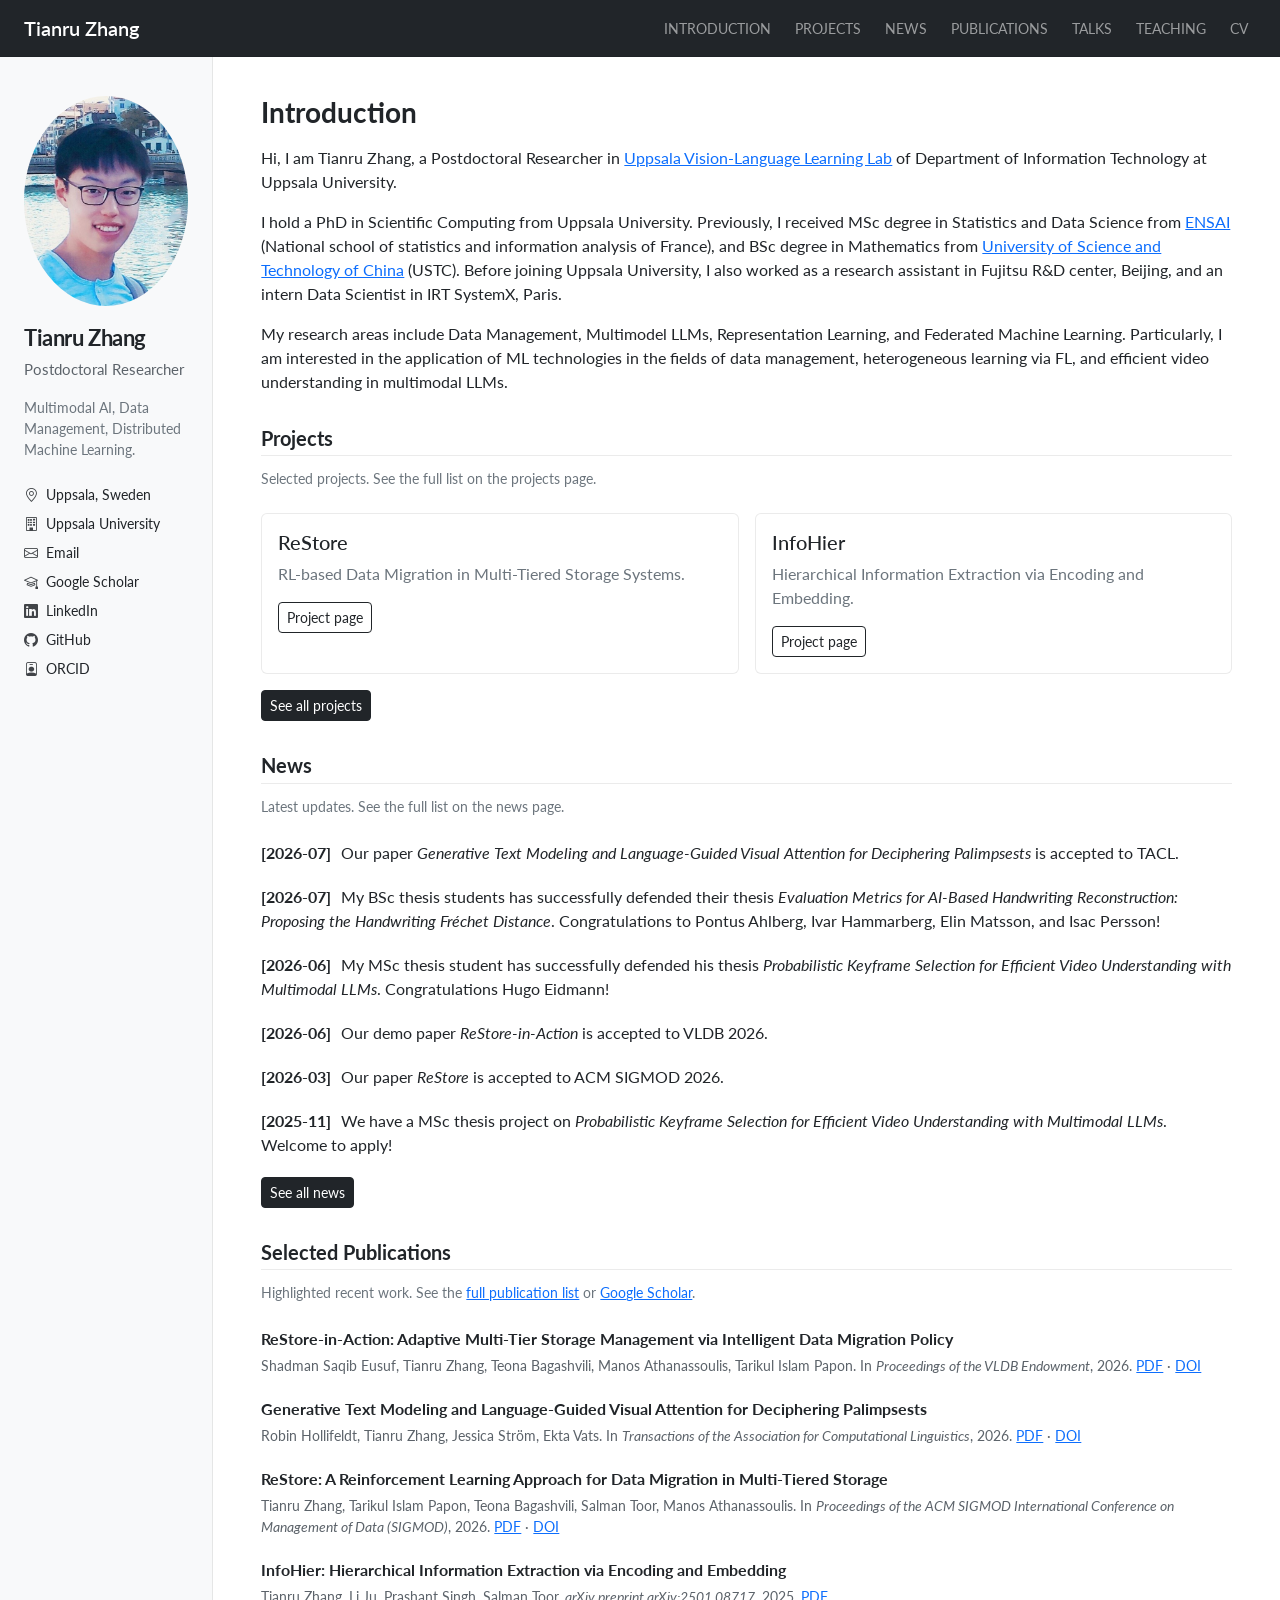
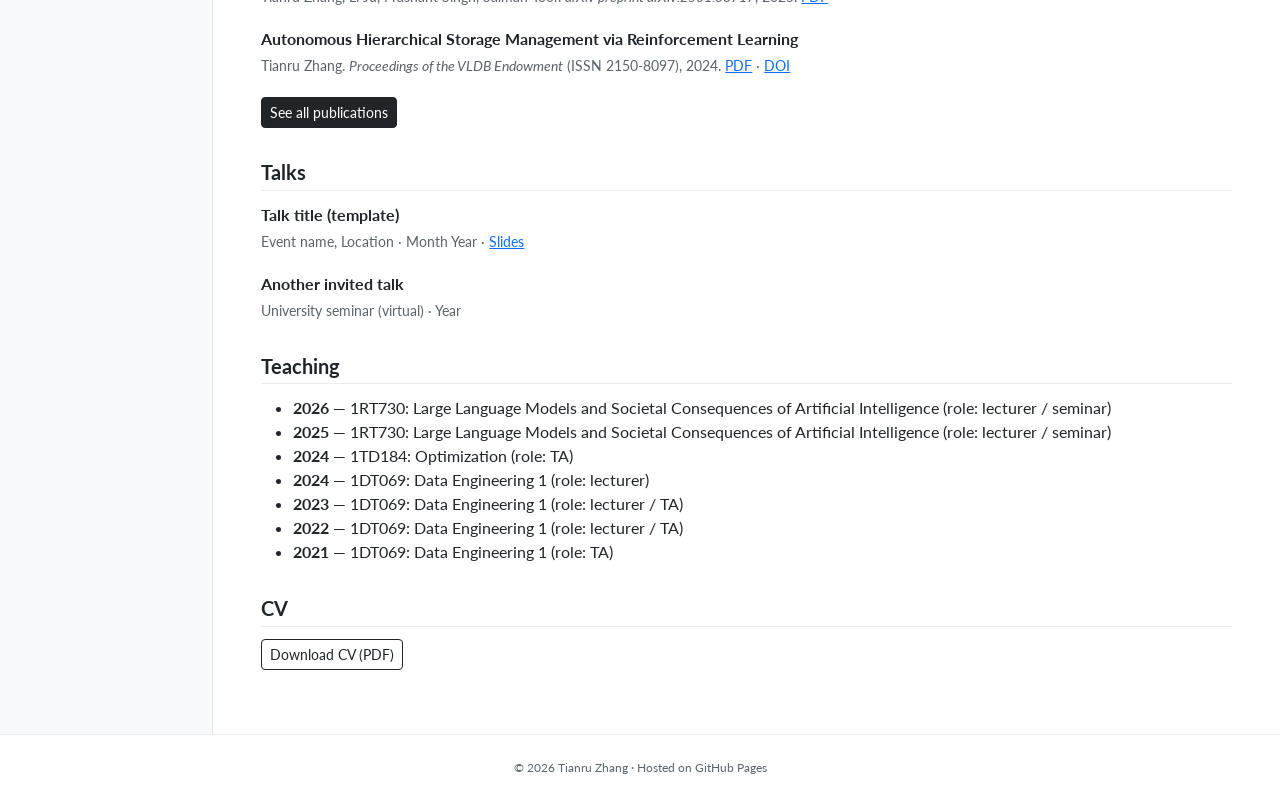
==== commit e868e092: "Update 2607" ====
--- a/index.html
+++ b/index.html
@@ -21,7 +21,8 @@
         <ul class="navbar-nav ms-auto mb-2 mb-lg-0 small text-uppercase gap-lg-2">
           <li class="nav-item"><a class="nav-link" href="#introduction">Introduction</a></li>
           <li class="nav-item"><a class="nav-link" href="projects/">Projects</a></li>
-          <li class="nav-item"><a class="nav-link" href="#publications">Publications</a></li>
+          <li class="nav-item"><a class="nav-link" href="#news">News</a></li>
+          <li class="nav-item"><a class="nav-link" href="publications/">Publications</a></li>
           <li class="nav-item"><a class="nav-link" href="#talks">Talks</a></li>
           <li class="nav-item"><a class="nav-link" href="#teaching">Teaching</a></li>
           <li class="nav-item"><a class="nav-link" href="#cv">CV</a></li>
@@ -125,71 +126,79 @@
           </div>
         </section>
 
+        <section id="news">
+          <h2>News</h2>
+          <p class="small text-secondary mb-4">
+            Latest updates. See the full list on the news page.
+          </p>
+
+          <article class="news-item">
+            <p class="mb-0"><span class="news-date">[2026-07]</span> Our paper <em>Generative Text Modeling and Language-Guided Visual Attention for Deciphering Palimpsests</em> is accepted to TACL.</p>
+          </article>
+          <article class="news-item">
+            <p class="mb-0"><span class="news-date">[2026-07]</span> My BSc thesis students has successfully defended their thesis <em>Evaluation Metrics for AI-Based Handwriting Reconstruction: Proposing the Handwriting Fréchet Distance</em>. Congratulations to Pontus Ahlberg, Ivar Hammarberg,
+              Elin Matsson, and Isac Persson!</p>
+          </article>
+          <article class="news-item">
+            <p class="mb-0"><span class="news-date">[2026-06]</span> My MSc thesis student has successfully defended his thesis <em>Probabilistic Keyframe Selection for Efficient Video Understanding with Multimodal LLMs</em>. Congratulations Hugo Eidmann!</p>
+          </article>
+          <article class="news-item">
+            <p class="mb-0"><span class="news-date">[2026-06]</span> Our demo paper <em>ReStore-in-Action</em> is accepted to VLDB 2026.</p>
+          </article>
+          <article class="news-item">
+            <p class="mb-0"><span class="news-date">[2026-03]</span> Our paper <em>ReStore</em> is accepted to ACM SIGMOD 2026.</p>
+          </article>
+          <!-- <article class="news-item">
+            <p class="mb-0"><span class="news-date">[2026-03]</span> I joined the {Tech: Europe} Stockholm AI Hackathon and won the 4th prize in the final round.</p>
+          </article> -->
+          <article class="news-item">
+            <p class="mb-0"><span class="news-date">[2025-11]</span> We have a MSc thesis project on <em>Probabilistic Keyframe Selection for Efficient Video Understanding with Multimodal LLMs</em>. Welcome to apply!</p>
+          </article>
+          <!-- <article class="news-item">
+            <p class="mb-0"><span class="news-date">[2025-03]</span> Started as a Postdoctoral Researcher in the Uppsala Vision-Language Learning Lab at Uppsala University.</p>
+          </article> -->
+          <!-- <article class="news-item">
+            <p class="mb-0"><span class="news-date">[2025-02]</span> Successfully defended my PhD thesis <em>Intelligent Data Management via Machine Learning: From Storage Hierarchy to Information Hierarchy</em>.</p>
+          </article> -->
+
+          <div class="mt-3">
+            <a class="btn btn-dark btn-sm" href="news/">See all news</a>
+          </div>
+        </section>
+
         <section id="publications">
-          <h2>Publications</h2>
-          <p class="small text-secondary mb-4">Ordered by year (newest first). For full list of publications, please refer to <a href="https://scholar.google.com/citations?hl=en&user=NgyHy4EAAAAJ">my Google Scholar</a>.</p>
-
-          <h3 class="h6 text-uppercase text-secondary fw-semibold mb-3">2026</h3>
+          <h2>Selected Publications</h2>
+          <p class="small text-secondary mb-4">
+            Highlighted recent work. See the
+            <a href="publications/">full publication list</a>
+            or
+            <a href="https://scholar.google.com/citations?hl=en&user=NgyHy4EAAAAJ">Google Scholar</a>.
+          </p>
+
+          <article class="pub-item">
+            <p class="title mb-1">ReStore-in-Action: Adaptive Multi-Tier Storage Management via Intelligent Data Migration Policy</p>
+            <p class="meta mb-0">Shadman Saqib Eusuf, Tianru Zhang, Teona Bagashvili, Manos Athanassoulis, Tarikul Islam Papon. In <em>Proceedings of the VLDB Endowment</em>, 2026. <a href="">PDF</a> · <a href="https://doi:XX.XX/XXX.XX">DOI</a></p>
+          </article>
           <article class="pub-item">
             <p class="title mb-1">Generative Text Modeling and Language-Guided Visual Attention for Deciphering Palimpsests</p>
             <p class="meta mb-0">Robin Hollifeldt, Tianru Zhang, Jessica Ström, Ekta Vats. In <em>Transactions of the Association for Computational Linguistics</em>, 2026. <a href="">PDF</a> · <a href="https://doi:XX.XX/XXX.XX">DOI</a></p>
           </article>
           <article class="pub-item">
-            <p class="title mb-1">ReStore-in-Action: Adaptive Multi-Tier Storage Management via Intelligent Data Migration Policy</p>
-            <p class="meta mb-0">Shadman Saqib Eusuf, Tianru Zhang, Teona Bagashvili, Manos Athanassoulis, Tarikul Islam Papon. In <em>Proceedings of the VLDB Endowment</em>, 2026. <a href="">PDF</a> · <a href="https://doi:XX.XX/XXX.XX">DOI</a></p>
-          </article>
-          <article class="pub-item">
             <p class="title mb-1">ReStore: A Reinforcement Learning Approach for Data Migration in Multi-Tiered Storage</p>
             <p class="meta mb-0">Tianru Zhang, Tarikul Islam Papon, Teona Bagashvili, Salman Toor, Manos Athanassoulis. In <em>Proceedings of the ACM SIGMOD International Conference on Management of Data (SIGMOD)</em>, 2026. <a href="https://doi.org/10.1145/3802104">PDF</a> · <a href="https://doi.org/10.1145/3802104">DOI</a></p>
           </article>
-
-          <h3 class="h6 text-uppercase text-secondary fw-semibold mb-3">2025</h3>
-          <article class="pub-item">
-            <p class="title mb-1">Intelligent Data Management via Machine Learning: From Storage Hierarchy to Information Hierarchy</p>
-            <p class="meta mb-0">Tianru Zhang. PhD thesis, Acta Universitatis Upsaliensis, 2025. <a href="https://www.diva-portal.org/smash/record.jsf?pid=diva2%3A1919253&dswid=6824">DiVA</a></p>
-          </article>
           <article class="pub-item">
             <p class="title mb-1">InfoHier: Hierarchical Information Extraction via Encoding and Embedding</p>
             <p class="meta mb-0">Tianru Zhang, Li Ju, Prashant Singh, Salman Toor. <em>arXiv preprint arXiv:2501.08717</em>, 2025. <a href="https://arxiv.org/pdf/2501.08717">PDF</a></p>
           </article>
           <article class="pub-item">
-            <p class="title mb-1">ReStore: RL-Based Data Migration for Multi-Tiered Storage</p>
-            <p class="meta mb-0">Tarikul Islam Papon, Tianru Zhang, Salman Toor, Manos Athanassoulis, <em>North East Database Day 2025</em>, 2025. <a href="https://cs-people.bu.edu/papon/pdfs/nedb_25_abstract.pdf">PDF</a> · <a href="#">DOI</a></p>
-          </article>
-
-          <h3 class="h6 text-uppercase text-secondary fw-semibold mb-3 mt-4">2024</h3>
-          <article class="pub-item">
-            <p class="title mb-1">Accelerating fair federated learning: Adaptive federated adam</p>
-            <p class="meta mb-0">Li Ju, Tianru Zhang, Salman Toor, Andreas Hellander. <em>IEEE Transactions on Machine Learning in Communications and Networking</em>, 2:1017–1032, 2024. <a href="https://ieeexplore.ieee.org/stamp/stamp.jsp?arnumber=10584508">PDF</a> · <a href="https://doi.org/10.1109/TMLCN.2024.3423648">DOI</a></p>
-          </article>
-          <article class="pub-item">
-            <p class="title mb-1">Blades: A unified benchmark suite for byzantine attacks and defenses in federated learning</p>
-            <p class="meta mb-0">Shenghui Li, Edith C.-H. Ngai, Fanghua Ye, Li Ju, Tianru Zhang, Thiemo Voigt. In <em>2024 IEEE/ACM Ninth International Conference on Internet-of-Things Design and Implementation (IoTDI)</em>, pages 158–169, 2024. <a href="#">PDF</a> · <a href="https://doi.org/10.1109/IoTDI61053.2024.00018">DOI</a></p>
-          </article>
-          <!-- <article class="pub-item">
-            <p class="title mb-1">Demo Abstract: Blades: A Unified Benchmark Suite for Byzantine-Resilient in Federated Learning</p>
-            <p class="meta mb-0">Shenghui Li, Edith C.-H. Ngai, Fanghua Ye, Li Ju, Tianru Zhang, Thiemo Voigt. In <em>2024 IEEE/ACM Ninth International Conference on Internet-of-Things Design and Implementation (IoTDI)</em>, pages 229–230, 2024. <a href="#">PDF</a> · <a href="#">DOI</a></p>
-          </article> -->
-          <article class="pub-item">
             <p class="title mb-1">Autonomous Hierarchical Storage Management via Reinforcement Learning</p>
             <p class="meta mb-0">Tianru Zhang. <em>Proceedings of the VLDB Endowment</em> (ISSN 2150-8097), 2024. <a href="https://www.vldb.org/2024/files/phd-workshop-papers/vldb_phd_workshop_paper_id_6.pdf">PDF</a> · <a href="https://www.vldb.org/2024/files/phd-workshop-papers/vldb_phd_workshop_paper_id_6.pdf">DOI</a></p>
           </article>
 
-          <h3 class="h6 text-uppercase text-secondary fw-semibold mb-3 mt-4">2023</h3>
-          <article class="pub-item">
-            <p class="title mb-1">Data management of scientific applications in a reinforcement learning-based hierarchical storage system</p>
-            <p class="meta mb-0">Tianru Zhang, Ankit Gupta, María Andreína Francisco Rodríguez, Ola Spjuth, Andreas Hellander, Salman Toor. <em>Expert Systems with Applications</em>, 121443, 2023. <a href="https://doi.org/10.1016/j.eswa.2023.121443">PDF</a> · <a href="https://doi.org/10.1016/j.eswa.2023.121443">DOI</a></p>
-          </article>
-          <article class="pub-item">
-            <p class="title mb-1">Efficient hierarchical storage management empowered by reinforcement learning extended abstract</p>
-            <p class="meta mb-0">Tianru Zhang, Andreas Hellander, Salman Toor. In <em>2023 IEEE 39th International Conference on Data Engineering (ICDE)</em>, pages 3869–3870, 2023. <a href="#">PDF</a> · <a href="https://doi.org/10.1109/ICDE55515.2023.00361">DOI</a></p>
-          </article>
-
-          <h3 class="h6 text-uppercase text-secondary fw-semibold mb-3 mt-4">2022</h3>
-          <article class="pub-item">
-            <p class="title mb-1">Efficient hierarchical storage management empowered by reinforcement learning</p>
-            <p class="meta mb-0">Tianru Zhang, Andreas Hellander, Salman Toor. <em>IEEE Transactions on Knowledge and Data Engineering</em>, 35(6):5780–5793, 2022. <a href="#">PDF</a> · <a href="https://doi.org/10.1109/TKDE.2022.3176753">DOI</a></p>
-          </article>
+          <div class="mt-3">
+            <a class="btn btn-dark btn-sm" href="publications/">See all publications</a>
+          </div>
         </section>
 
         <section id="talks">
--- a/css/site.css
+++ b/css/site.css
@@ -96,7 +96,8 @@
 }
 
 .pub-item,
-.talk-item {
+.talk-item,
+.news-item {
   margin-bottom: 1.25rem;
 }
 
@@ -111,6 +112,13 @@
   color: var(--text-muted-custom);
 }
 
+.news-item .news-date {
+  font-weight: 700;
+  font-variant-numeric: tabular-nums;
+  margin-right: 0.35rem;
+  white-space: nowrap;
+}
+
 footer.site-footer {
   border-top: 1px solid var(--border-soft);
   font-size: 0.85rem;
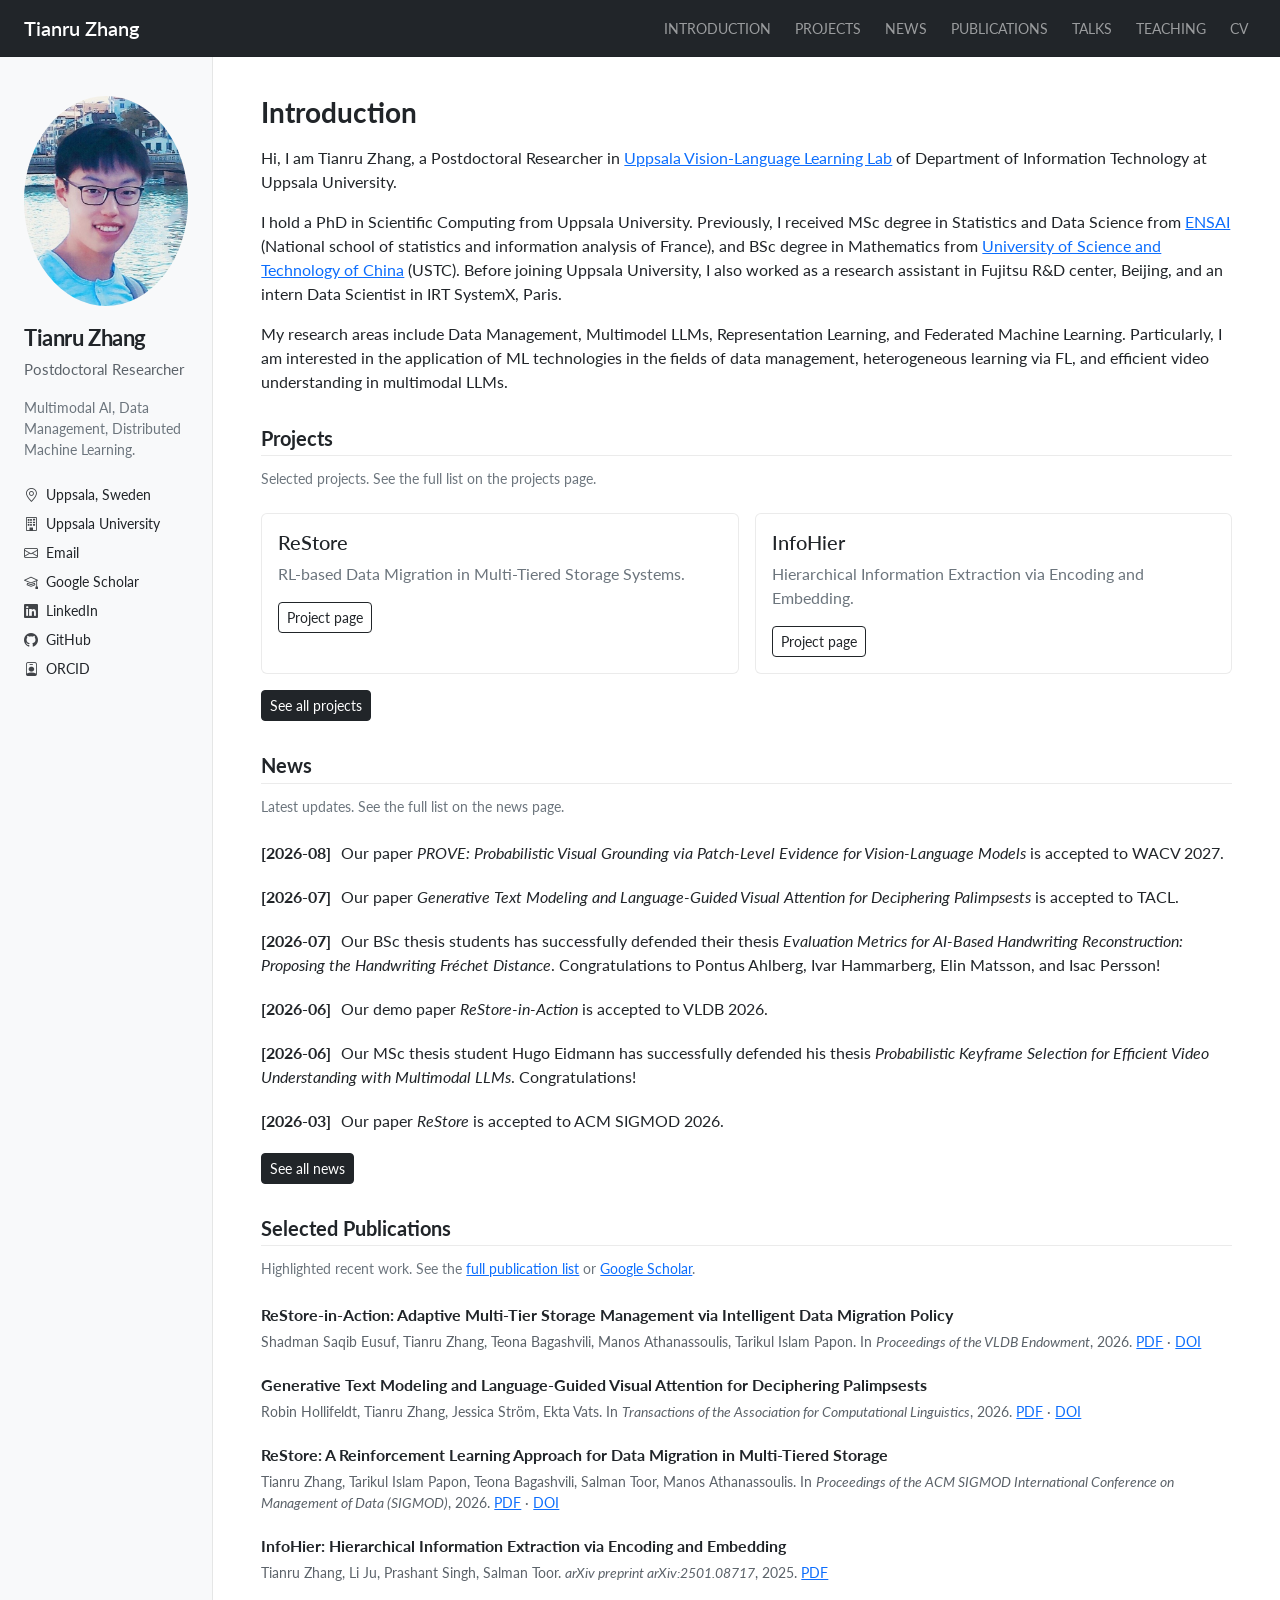
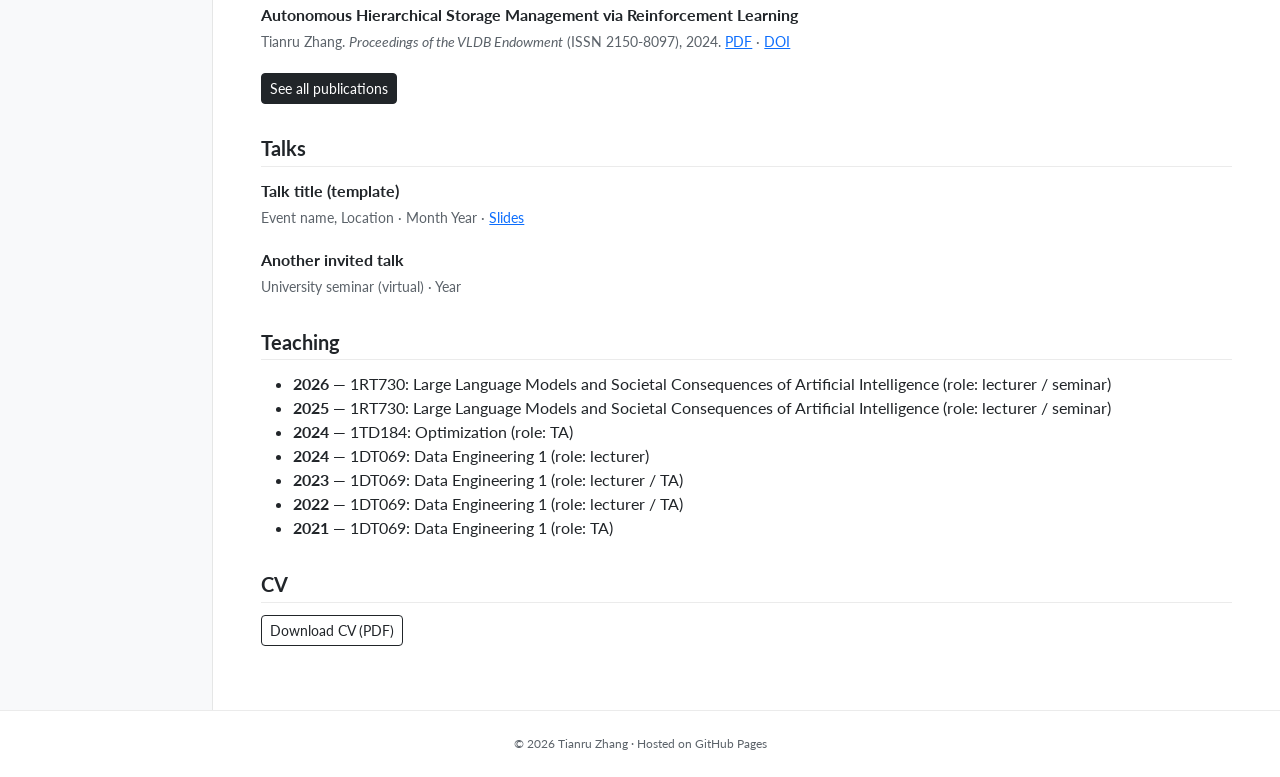
==== commit e9aba1bf: "Update projects" ====
--- a/index.html
+++ b/index.html
@@ -133,33 +133,23 @@
           </p>
 
           <article class="news-item">
+            <p class="mb-0"><span class="news-date">[2026-08]</span> Our paper <em>PROVE: Probabilistic Visual Grounding via Patch-Level Evidence for Vision-Language Models</em> is accepted to WACV 2027.</p>
+          </article><article class="news-item">
             <p class="mb-0"><span class="news-date">[2026-07]</span> Our paper <em>Generative Text Modeling and Language-Guided Visual Attention for Deciphering Palimpsests</em> is accepted to TACL.</p>
           </article>
           <article class="news-item">
-            <p class="mb-0"><span class="news-date">[2026-07]</span> My BSc thesis students has successfully defended their thesis <em>Evaluation Metrics for AI-Based Handwriting Reconstruction: Proposing the Handwriting Fréchet Distance</em>. Congratulations to Pontus Ahlberg, Ivar Hammarberg,
+            <p class="mb-0"><span class="news-date">[2026-07]</span> Our BSc thesis students has successfully defended their thesis <em>Evaluation Metrics for AI-Based Handwriting Reconstruction: Proposing the Handwriting Fréchet Distance</em>. Congratulations to Pontus Ahlberg, Ivar Hammarberg,
               Elin Matsson, and Isac Persson!</p>
           </article>
           <article class="news-item">
-            <p class="mb-0"><span class="news-date">[2026-06]</span> My MSc thesis student has successfully defended his thesis <em>Probabilistic Keyframe Selection for Efficient Video Understanding with Multimodal LLMs</em>. Congratulations Hugo Eidmann!</p>
-          </article>
-          <article class="news-item">
             <p class="mb-0"><span class="news-date">[2026-06]</span> Our demo paper <em>ReStore-in-Action</em> is accepted to VLDB 2026.</p>
           </article>
           <article class="news-item">
+            <p class="mb-0"><span class="news-date">[2026-06]</span> Our MSc thesis student Hugo Eidmann has successfully defended his thesis <em>Probabilistic Keyframe Selection for Efficient Video Understanding with Multimodal LLMs</em>. Congratulations!</p>
+          </article>
+          <article class="news-item">
             <p class="mb-0"><span class="news-date">[2026-03]</span> Our paper <em>ReStore</em> is accepted to ACM SIGMOD 2026.</p>
           </article>
-          <!-- <article class="news-item">
-            <p class="mb-0"><span class="news-date">[2026-03]</span> I joined the {Tech: Europe} Stockholm AI Hackathon and won the 4th prize in the final round.</p>
-          </article> -->
-          <article class="news-item">
-            <p class="mb-0"><span class="news-date">[2025-11]</span> We have a MSc thesis project on <em>Probabilistic Keyframe Selection for Efficient Video Understanding with Multimodal LLMs</em>. Welcome to apply!</p>
-          </article>
-          <!-- <article class="news-item">
-            <p class="mb-0"><span class="news-date">[2025-03]</span> Started as a Postdoctoral Researcher in the Uppsala Vision-Language Learning Lab at Uppsala University.</p>
-          </article> -->
-          <!-- <article class="news-item">
-            <p class="mb-0"><span class="news-date">[2025-02]</span> Successfully defended my PhD thesis <em>Intelligent Data Management via Machine Learning: From Storage Hierarchy to Information Hierarchy</em>.</p>
-          </article> -->
 
           <div class="mt-3">
             <a class="btn btn-dark btn-sm" href="news/">See all news</a>
@@ -229,7 +219,7 @@
         <section id="cv">
           <h2>CV</h2>
           <p>
-            <a class="btn btn-outline-dark btn-sm" href="files/CV_TianruZ.pdf">Download CV (PDF)</a>
+            <a class="btn btn-outline-dark btn-sm" href="files/TianruZ_Academic_CV.pdf">Download CV (PDF)</a>
           </p>
         </section>
       </main>
